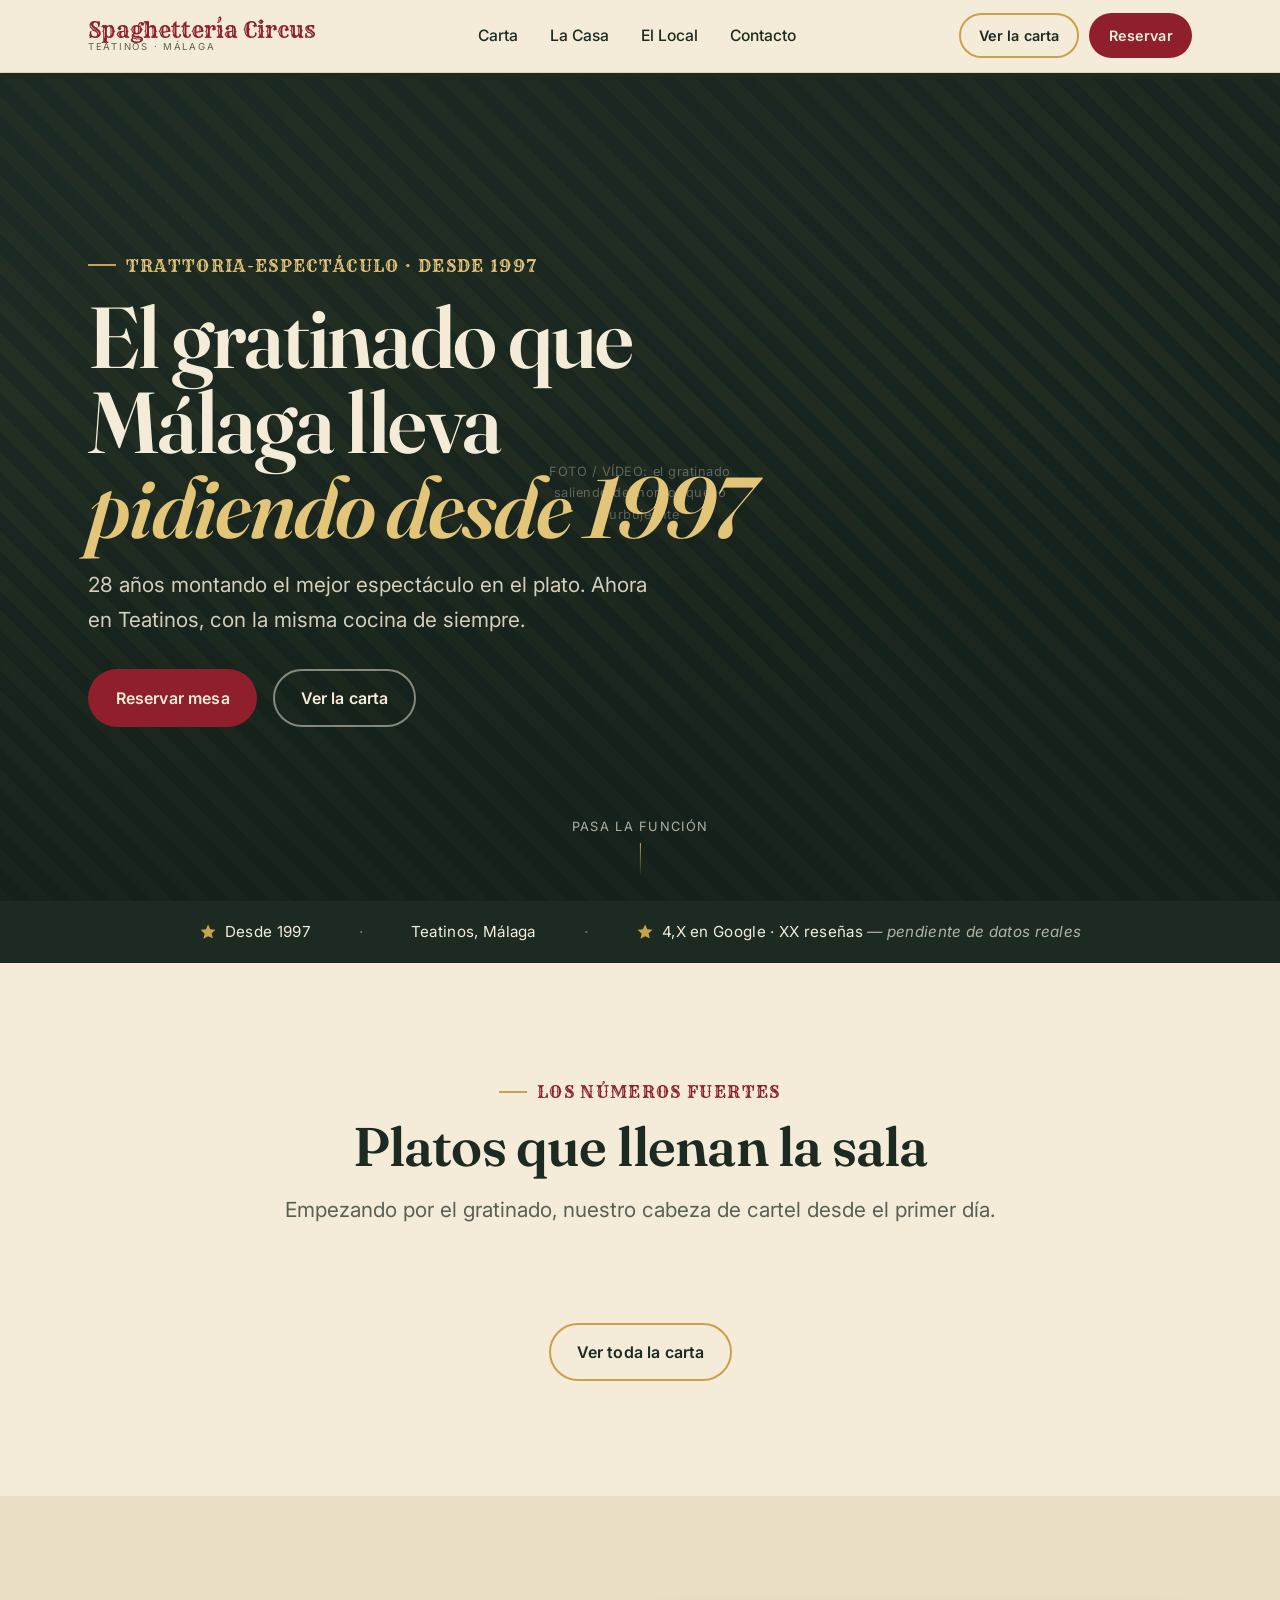
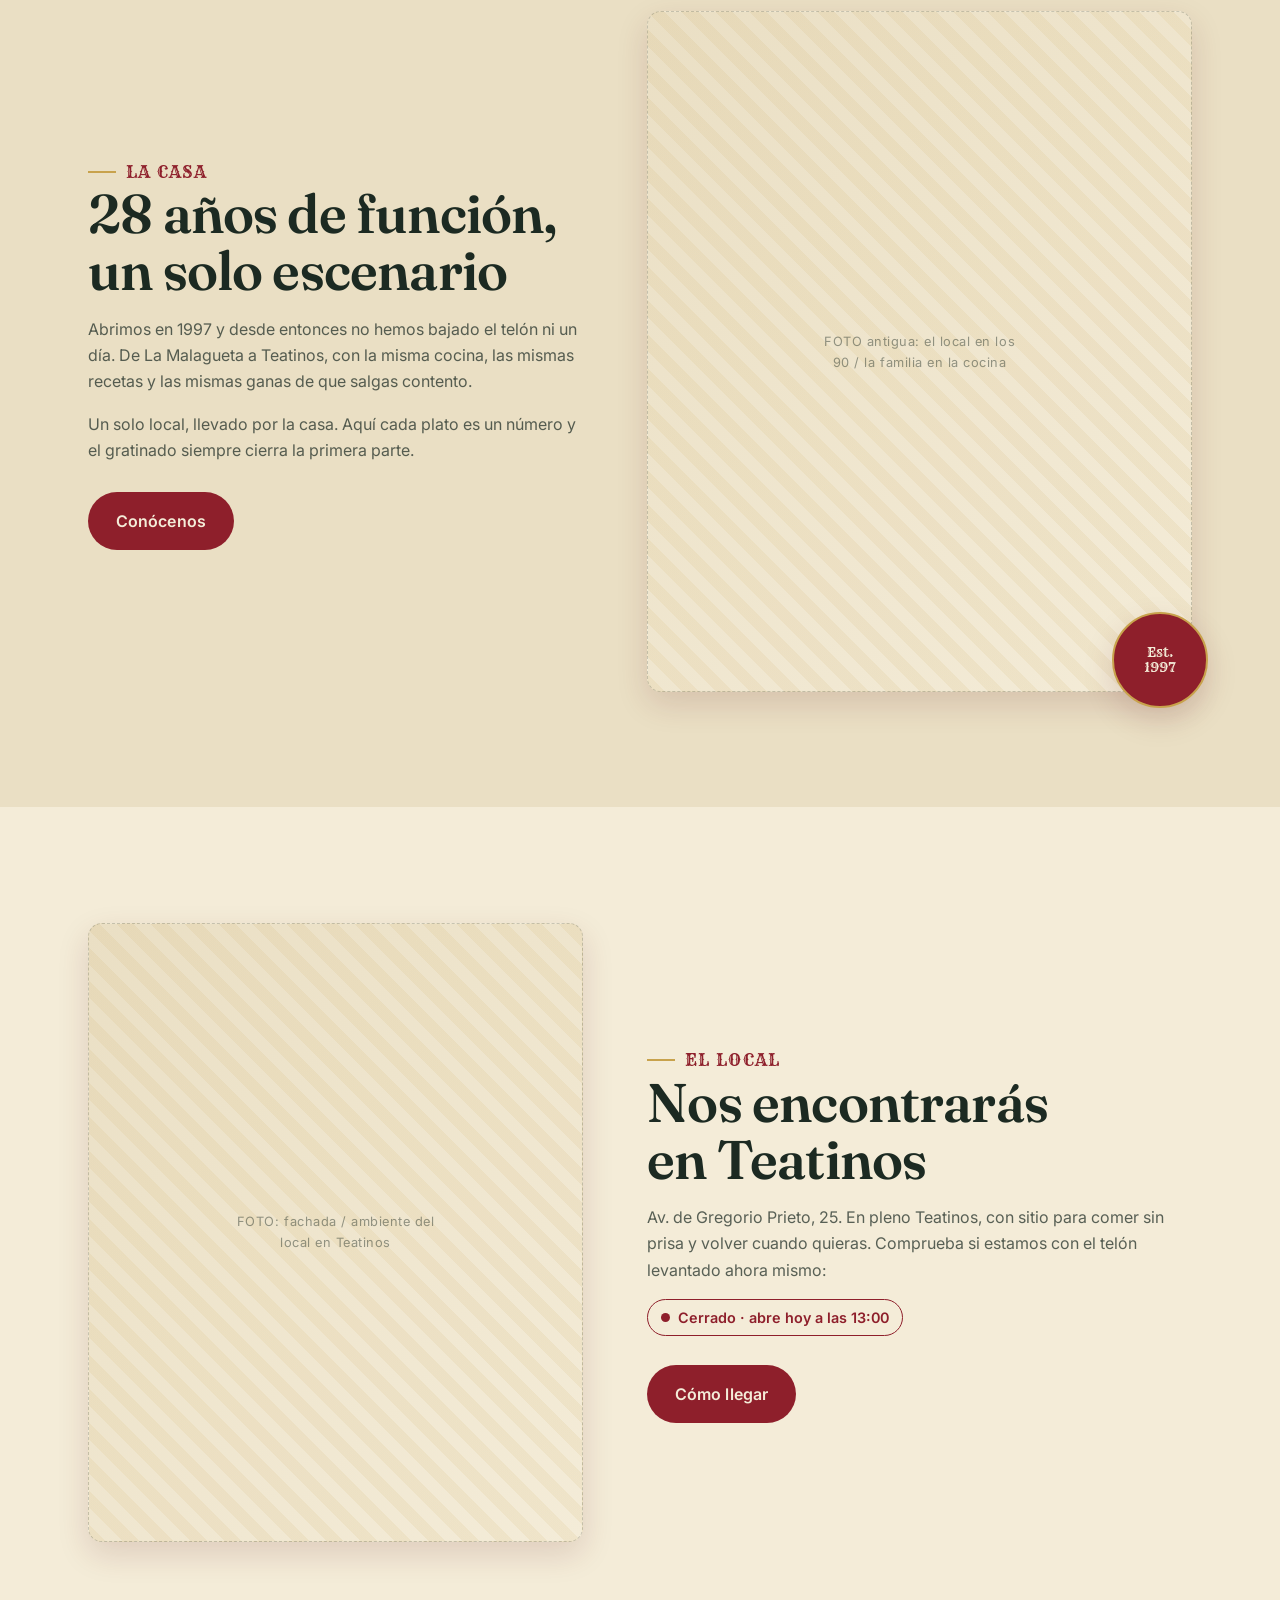
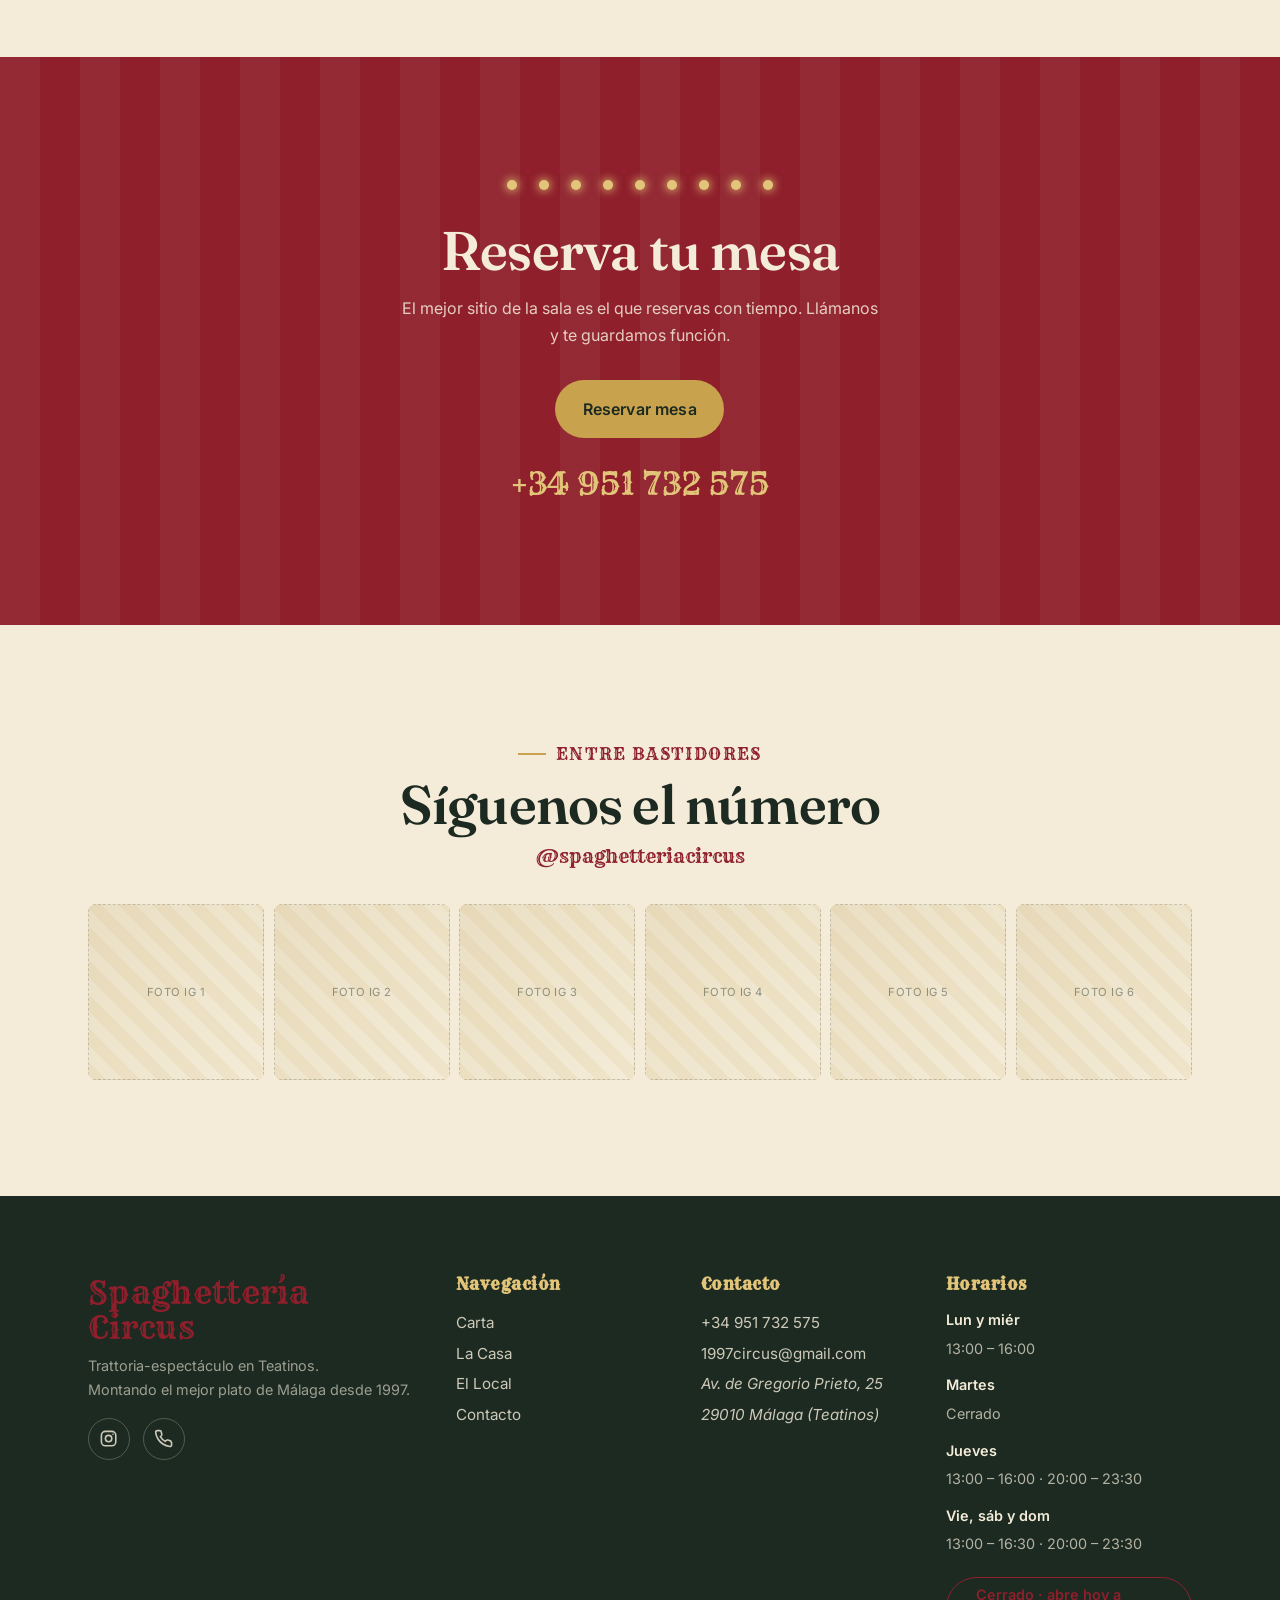
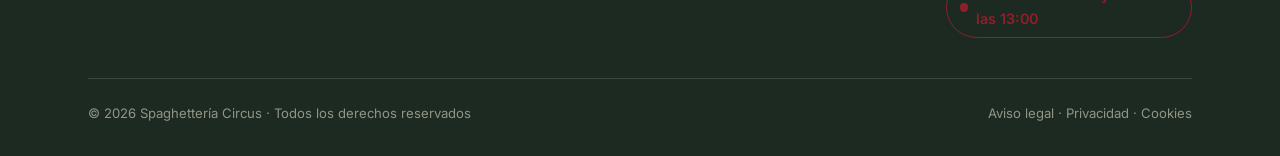
==== index.html @ 8bcadea5 "Add files via upload" ====
<!DOCTYPE html>
<html lang="es">
<head>
  <meta charset="UTF-8">
  <meta name="viewport" content="width=device-width, initial-scale=1.0">
  <title>Spaghettería Circus — Trattoria-espectáculo en Teatinos, Málaga · desde 1997</title>
  <meta name="description" content="El gratinado que Málaga lleva pidiendo desde 1997. Trattoria italiana en Teatinos: pasta fresca, horno y espectáculo en el plato. Reserva tu mesa.">

  <!-- Favicon -->
  <link rel="icon" type="image/svg+xml" href="favicon.svg">

  <!-- Google Fonts: Rye (display circo) + Fraunces (serif) + Inter (cuerpo) -->
  <link rel="preconnect" href="https://fonts.googleapis.com">
  <link rel="preconnect" href="https://fonts.gstatic.com" crossorigin>
  <link rel="stylesheet" href="https://fonts.googleapis.com/css2?family=Rye&family=Fraunces:ital,opsz,wght@0,9..144,400;0,9..144,600;1,9..144,500&family=Inter:wght@400;500;600;700&display=swap">

  <!-- Estilos (bump ?v= en cada subida a Hostinger) -->
  <link rel="stylesheet" href="styles.css?v=20260910">
</head>
<body>

  <!-- ===== TELÓN de apertura (solo Home; se desactiva tras 1ª visita) ===== -->
  <div class="telon" data-telon aria-hidden="true">
    <div class="telon-panel izq"></div>
    <div class="telon-logo">
      <span class="brand-word">Spaghettería Circus</span>
      <small>EST. 1997 · TEATINOS, MÁLAGA</small>
    </div>
    <div class="telon-panel der"></div>
  </div>

  <a class="skip-link" href="#main">Saltar al contenido</a>

  <!-- ===== HEADER / NAV (fijo) ===== -->
  <header class="site-header">
    <div class="wrap">
      <nav class="nav" data-nav aria-label="Principal">
        <a class="nav-brand" href="index.html">
          Spaghettería Circus
          <small>Teatinos · Málaga</small>
        </a>

        <div class="nav-links" id="nav-links">
          <a href="carta.html">Carta</a>
          <a href="la-casa.html">La Casa</a>
          <a href="el-local.html">El Local</a>
          <a href="contacto.html">Contacto</a>
        </div>

        <div class="nav-actions">
          <!-- Botón "Reservar": de momento va a contacto/teléfono -->
          <!-- // TODO: integrar sistema de reservas -->
          <a class="btn btn--secundario btn--sm" href="carta.html">Ver la carta</a>
          <a class="btn btn--primario btn--sm" href="contacto.html#reserva">Reservar</a>
          <button class="nav-toggle" data-nav-toggle aria-label="Abrir menú" aria-expanded="false" aria-controls="nav-links">
            <svg viewBox="0 0 24 24" fill="none" stroke="currentColor" stroke-width="2" aria-hidden="true">
              <path d="M3 6h18M3 12h18M3 18h18"/>
            </svg>
          </button>
        </div>
      </nav>
    </div>
  </header>

  <main id="main">

    <!-- ===== 1. HERO ===== -->
    <section class="hero">
      <div class="hero-media">
        <!-- FOTO/VÍDEO: gratinado saliendo del horno. Sustituir por:
             <img src="assets/img/hero-gratinado.webp" alt="Gratinado recién horneado" fetchpriority="high" loading="eager"> -->
        <div class="ph-img" role="img" aria-label="Foto del gratinado saliendo del horno">
          <span>FOTO / VÍDEO: el gratinado saliendo del horno, queso burbujeante</span>
        </div>
      </div>
      <div class="wrap">
        <div class="hero-inner">
          <span class="kicker">Trattoria-espectáculo · desde 1997</span>
          <h1>El gratinado que Málaga lleva <span class="acento">pidiendo desde 1997</span></h1>
          <p class="hero-lead">28 años montando el mejor espectáculo en el plato. Ahora en Teatinos, con la misma cocina de siempre.</p>
          <div class="btn-row">
            <a class="btn btn--primario" href="contacto.html#reserva">Reservar mesa</a>
            <a class="btn btn--fantasma" href="carta.html">Ver la carta</a>
          </div>
        </div>
      </div>
      <div class="hero-scroll" aria-hidden="true">
        <span>Pasa la función</span>
        <span class="line"></span>
      </div>
    </section>

    <!-- ===== 2. BARRA DE CONFIANZA ===== -->
    <div class="confianza">
      <div class="wrap">
        <span class="confianza-item">
          <svg class="ico ico--fill" viewBox="0 0 24 24" aria-hidden="true"><path d="M12 2l2.9 6.3 6.9.6-5.2 4.6 1.6 6.7L12 17.3 5.8 20.8l1.6-6.7L2.2 8.9l6.9-.6z"/></svg>
          Desde 1997
        </span>
        <span class="confianza-sep">·</span>
        <span class="confianza-item">Teatinos, Málaga</span>
        <span class="confianza-sep">·</span>
        <!-- PRUEBA SOCIAL: placeholder, pendiente de datos reales de Google -->
        <span class="confianza-item">
          <svg class="ico ico--fill" viewBox="0 0 24 24" aria-hidden="true"><path d="M12 2l2.9 6.3 6.9.6-5.2 4.6 1.6 6.7L12 17.3 5.8 20.8l1.6-6.7L2.2 8.9l6.9-.6z"/></svg>
          <span>4,X en Google · XX reseñas <em style="opacity:.7">— pendiente de datos reales</em></span>
        </span>
      </div>
    </div>

    <!-- ===== 3. PLATOS ESTRELLA ===== -->
    <section class="section" aria-labelledby="estrella-titulo">
      <div class="wrap">
        <div class="section-head center reveal">
          <span class="kicker">Los números fuertes</span>
          <h2 id="estrella-titulo">Platos que llenan la sala</h2>
          <p class="lead">Empezando por el gratinado, nuestro cabeza de cartel desde el primer día.</p>
        </div>
        <!-- Se rellena desde lib/manifest.js (data.stars). Contenido de respaldo abajo por si falla el JS -->
        <div class="platos-grid" data-stars>
          <noscript>
            <article class="plato-card"><div class="plato-body"><h3>El Gratinado</h3><p>Nuestro plato insignia desde 1997.</p></div></article>
          </noscript>
        </div>
        <div class="center" style="margin-top:2.5rem">
          <a class="btn btn--secundario" href="carta.html">Ver toda la carta</a>
        </div>
      </div>
    </section>

    <!-- ===== 4. LA HISTORIA (Desde 1997) ===== -->
    <section class="section bg-crema-2" aria-labelledby="historia-titulo">
      <div class="wrap">
        <div class="split split--reverse">
          <div class="split-media reveal">
            <!-- FOTO: foto antigua del local en La Malagueta / equipo en los 90 -->
            <div class="ph-img" role="img" aria-label="Foto antigua del restaurante">
              <span>FOTO antigua: el local en los 90 / la familia en la cocina</span>
            </div>
            <div class="sello">Est.<br>1997</div>
          </div>
          <div class="split-body reveal reveal-delay-1">
            <span class="kicker">La Casa</span>
            <h2 id="historia-titulo">28 años de función, un solo escenario</h2>
            <p>Abrimos en 1997 y desde entonces no hemos bajado el telón ni un día. De La Malagueta a Teatinos, con la misma cocina, las mismas recetas y las mismas ganas de que salgas contento.</p>
            <p>Un solo local, llevado por la casa. Aquí cada plato es un número y el gratinado siempre cierra la primera parte.</p>
            <a class="btn btn--primario" href="la-casa.html">Conócenos</a>
          </div>
        </div>
      </div>
    </section>

    <!-- ===== 5. EL LOCAL EN TEATINOS ===== -->
    <section class="section" aria-labelledby="local-titulo">
      <div class="wrap">
        <div class="split">
          <div class="split-media reveal">
            <!-- FOTO: fachada / ambiente del local en Teatinos -->
            <div class="ph-img" role="img" aria-label="Fachada del local en Teatinos">
              <span>FOTO: fachada / ambiente del local en Teatinos</span>
            </div>
          </div>
          <div class="split-body reveal reveal-delay-1">
            <span class="kicker">El Local</span>
            <h2 id="local-titulo">Nos encontrarás en Teatinos</h2>
            <p>Av. de Gregorio Prieto, 25. En pleno Teatinos, con sitio para comer sin prisa y volver cuando quieras. Comprueba si estamos con el telón levantado ahora mismo:</p>
            <p><span class="estado" data-estado><span class="punto"></span><span>Comprobando horario…</span></span></p>
            <a class="btn btn--primario" href="el-local.html">Cómo llegar</a>
          </div>
        </div>
      </div>
    </section>

    <!-- ===== 6. BANDA DE RESERVA ===== -->
    <section class="section banda-reserva" aria-labelledby="reserva-titulo">
      <div class="wrap">
        <!-- Marquesina de luces -->
        <div class="marquesina" aria-hidden="true">
          <span class="bombilla"></span><span class="bombilla"></span><span class="bombilla"></span>
          <span class="bombilla"></span><span class="bombilla"></span><span class="bombilla"></span>
          <span class="bombilla"></span><span class="bombilla"></span><span class="bombilla"></span>
        </div>
        <h2 id="reserva-titulo">Reserva tu mesa</h2>
        <p>El mejor sitio de la sala es el que reservas con tiempo. Llámanos y te guardamos función.</p>
        <!-- // TODO: integrar sistema de reservas — de momento enlaza a contacto/teléfono -->
        <a class="btn btn--primario" href="contacto.html#reserva">Reservar mesa</a>
        <a class="banda-tel" href="tel:+34951732575">+34 951 732 575</a>
      </div>
    </section>

    <!-- ===== 7. INSTAGRAM ===== -->
    <section class="section" aria-labelledby="ig-titulo">
      <div class="wrap">
        <div class="ig-head reveal">
          <span class="kicker">Entre bastidores</span>
          <h2 id="ig-titulo">Síguenos el número</h2>
          <a class="ig-handle" href="https://www.instagram.com/spaghetteriacircus/" target="_blank" rel="noopener">@spaghetteriacircus</a>
        </div>
        <!-- FEED REAL: sustituir estas celdas por el feed de Instagram cuando esté listo -->
        <div class="ig-grid reveal">
          <div class="ig-cell"><div class="ph-img"><span>FOTO IG 1</span></div></div>
          <div class="ig-cell"><div class="ph-img"><span>FOTO IG 2</span></div></div>
          <div class="ig-cell"><div class="ph-img"><span>FOTO IG 3</span></div></div>
          <div class="ig-cell"><div class="ph-img"><span>FOTO IG 4</span></div></div>
          <div class="ig-cell"><div class="ph-img"><span>FOTO IG 5</span></div></div>
          <div class="ig-cell"><div class="ph-img"><span>FOTO IG 6</span></div></div>
        </div>
      </div>
    </section>

  </main>

  <!-- ===== FOOTER (una sola vez) ===== -->
  <footer class="site-footer">
    <div class="wrap">
      <div class="footer-grid">
        <div class="footer-brand">
          <span class="brand-word">Spaghettería Circus</span>
          <p>Trattoria-espectáculo en Teatinos.<br>Montando el mejor plato de Málaga desde 1997.</p>
          <div class="footer-social">
            <a href="https://www.instagram.com/spaghetteriacircus/" target="_blank" rel="noopener" aria-label="Instagram">
              <svg class="ico" viewBox="0 0 24 24" aria-hidden="true"><rect x="3" y="3" width="18" height="18" rx="5"/><circle cx="12" cy="12" r="4"/><circle cx="17.5" cy="6.5" r="1" fill="currentColor" stroke="none"/></svg>
            </a>
            <a href="tel:+34951732575" aria-label="Llamar">
              <svg class="ico" viewBox="0 0 24 24" aria-hidden="true"><path d="M22 16.9v3a2 2 0 0 1-2.2 2 19.8 19.8 0 0 1-8.6-3.1 19.5 19.5 0 0 1-6-6 19.8 19.8 0 0 1-3.1-8.6A2 2 0 0 1 4.1 2h3a2 2 0 0 1 2 1.7c.1.9.3 1.8.6 2.6a2 2 0 0 1-.5 2.1L8 9.5a16 16 0 0 0 6 6l1.1-1.1a2 2 0 0 1 2.1-.5c.8.3 1.7.5 2.6.6a2 2 0 0 1 1.7 2z"/></svg>
            </a>
          </div>
        </div>

        <div class="footer-col">
          <h4>Navegación</h4>
          <ul>
            <li><a href="carta.html">Carta</a></li>
            <li><a href="la-casa.html">La Casa</a></li>
            <li><a href="el-local.html">El Local</a></li>
            <li><a href="contacto.html">Contacto</a></li>
          </ul>
        </div>

        <div class="footer-col">
          <h4>Contacto</h4>
          <ul>
            <li><a href="tel:+34951732575">+34 951 732 575</a></li>
            <li><a href="mailto:1997circus@gmail.com">1997circus@gmail.com</a></li>
            <li><address>Av. de Gregorio Prieto, 25<br>29010 Málaga (Teatinos)</address></li>
          </ul>
        </div>

        <div class="footer-col">
          <h4>Horarios</h4>
          <dl class="footer-horario">
            <dt>Lun y miér</dt><dd>13:00 – 16:00</dd>
            <dt>Martes</dt><dd>Cerrado</dd>
            <dt>Jueves</dt><dd>13:00 – 16:00 · 20:00 – 23:30</dd>
            <dt>Vie, sáb y dom</dt><dd>13:00 – 16:30 · 20:00 – 23:30</dd>
          </dl>
          <p style="margin-top:.8rem"><span class="estado" data-estado><span class="punto"></span><span>Comprobando…</span></span></p>
        </div>
      </div>

      <div class="footer-bottom">
        <span>© <span id="year">2026</span> Spaghettería Circus · Todos los derechos reservados</span>
        <span><a href="#">Aviso legal</a> · <a href="#">Privacidad</a> · <a href="#">Cookies</a></span>
      </div>
    </div>
  </footer>

  <!-- ===== BOTÓN FLOTANTE (móvil): llamar + WhatsApp ===== -->
  <div class="fab" aria-label="Contacto rápido">
    <a class="fab-wa" href="https://wa.me/34951732575" target="_blank" rel="noopener" aria-label="WhatsApp">
      <svg viewBox="0 0 24 24" fill="currentColor" aria-hidden="true"><path d="M20 4a10 10 0 0 0-15.6 12L3 21l5.2-1.4A10 10 0 1 0 20 4zm-8 15.5a7.5 7.5 0 0 1-3.8-1l-.3-.2-2.8.7.7-2.7-.2-.3a7.5 7.5 0 1 1 6.4 3.5zm4.1-5.6c-.2-.1-1.3-.7-1.5-.8s-.4-.1-.5.1-.6.8-.7.9-.3.2-.5 0a6.1 6.1 0 0 1-1.8-1.1 6.7 6.7 0 0 1-1.2-1.5c-.1-.2 0-.4.1-.5l.4-.4.2-.4v-.4l-.7-1.6c-.2-.5-.4-.4-.5-.4h-.5a1 1 0 0 0-.7.3 2.8 2.8 0 0 0-.9 2.1 4.9 4.9 0 0 0 1 2.6 11.2 11.2 0 0 0 4.3 3.8c2 .8 2 .5 2.4.5a2.5 2.5 0 0 0 1.6-1.2 2 2 0 0 0 .1-1.2c0-.1-.2-.2-.4-.3z"/></svg>
    </a>
    <a class="fab-tel" href="tel:+34951732575" aria-label="Llamar">
      <svg viewBox="0 0 24 24" fill="currentColor" aria-hidden="true"><path d="M22 16.9v3a2 2 0 0 1-2.2 2 19.8 19.8 0 0 1-8.6-3.1 19.5 19.5 0 0 1-6-6 19.8 19.8 0 0 1-3.1-8.6A2 2 0 0 1 4.1 2h3a2 2 0 0 1 2 1.7c.1.9.3 1.8.6 2.6a2 2 0 0 1-.5 2.1L8 9.5a16 16 0 0 0 6 6l1.1-1.1a2 2 0 0 1 2.1-.5c.8.3 1.7.5 2.6.6a2 2 0 0 1 1.7 2z"/></svg>
    </a>
  </div>

  <!-- ===== Scripts (orden importa; todos con defer) ===== -->
  <script defer src="lib/gsap.min.js"></script>
  <script defer src="lib/ScrollTrigger.min.js"></script>
  <script defer src="lib/manifest.js"></script>
  <script defer src="main.js?v=20260910"></script>
  <script>document.getElementById("year").textContent = new Date().getFullYear();</script>
</body>
</html>
---- styles.css ----
/* =============================================================
   SPAGHETTERÍA CIRCUS — Hoja de estilos
   Trattoria-espectáculo · Teatinos, Málaga · desde 1997
   -------------------------------------------------------------
   Índice:
   1. Tokens (colores, tipografía, espaciados)
   2. Reset & base
   3. Utilidades
   4. Tipografía
   5. Componentes (botones, cartel, marquesina, iconos, chips)
   6. Header / Nav
   7. Secciones Home (hero, confianza, estrellas, historia, local,
      banda reserva, instagram)
   8. Footer + botón flotante
   9. Páginas internas (carta, la casa, el local, contacto)
   10. Efectos (telón, reveals, keyframes)
   11. Responsive
   12. Reduced-motion (solo efectos intrusivos)
   ============================================================= */

/* =============================================================
   1. TOKENS
   ============================================================= */
:root {
  /* Paleta — teatro cálido */
  --granate: #8E1F2B;
  --granate-hondo: #5E1119;
  --oro: #C8A24C;
  --oro-claro: #E3C579;
  --crema: #F4ECD8;
  --crema-2: #EADFC4;
  --tinta: #1C2A22;         /* verde casi negro — anclaje de texto */
  --tinta-70: rgba(28, 42, 34, .72);
  --tinta-45: rgba(28, 42, 34, .45);

  /* Roles semánticos */
  --bg: var(--crema);
  --text: var(--tinta);
  --accent: var(--oro);
  --primary: var(--granate);

  /* Tipografía */
  --display: "Rye", "Georgia", serif;                 /* marca / kickers de feria */
  --serif: "Fraunces", "Georgia", "Times New Roman", serif; /* titulares */
  --sans: "Inter", system-ui, -apple-system, "Segoe UI", Roboto, sans-serif; /* cuerpo */

  /* Escala de espaciado */
  --space-1: .5rem;
  --space-2: .75rem;
  --space-3: 1.25rem;
  --space-4: 2rem;
  --space-5: 3rem;
  --space-6: 4.5rem;
  --space-7: 6rem;
  --space-8: 8rem;

  /* Layout */
  --wrap: 1200px;
  --gutter: clamp(1.25rem, 5vw, 3rem);
  --radius: 14px;
  --radius-sm: 8px;

  /* Sombras cálidas */
  --shadow-sm: 0 2px 10px rgba(94, 17, 25, .08);
  --shadow-md: 0 12px 32px rgba(94, 17, 25, .14);
  --shadow-lg: 0 24px 60px rgba(94, 17, 25, .22);

  /* Easings */
  --ease-out: cubic-bezier(0.16, 1, 0.3, 1);
  --ease-soft: cubic-bezier(0.25, 0.46, 0.45, 0.94);
  --ease-bounce: cubic-bezier(0.34, 1.56, 0.64, 1);

  --nav-h: 72px;
}

/* Transición entre páginas (View Transitions API, sin librería) */
@view-transition { navigation: auto; }

/* =============================================================
   2. RESET & BASE
   ============================================================= */
*, *::before, *::after { box-sizing: border-box; margin: 0; }
html {
  -webkit-text-size-adjust: 100%;
  tab-size: 2;
  overflow-x: clip;
  scroll-behavior: smooth;
}
body {
  font-family: var(--sans);
  font-size: 16px;
  line-height: 1.65;
  color: var(--text);
  background: var(--bg);
  -webkit-font-smoothing: antialiased;
  text-rendering: optimizeLegibility;
  overflow-x: clip;
  overscroll-behavior-y: none;
}
img, svg, video { display: block; max-width: 100%; }
img { height: auto; }
button { font: inherit; color: inherit; cursor: pointer; border: 0; background: none; }
a { color: inherit; text-decoration: none; }
p { text-wrap: pretty; }
h1, h2, h3, h4 { text-wrap: balance; line-height: 1.05; }
ul { list-style: none; padding: 0; }
::selection { background: var(--granate); color: var(--crema); }

:focus-visible {
  outline: 2px solid var(--granate);
  outline-offset: 3px;
  border-radius: 4px;
}

/* =============================================================
   3. UTILIDADES
   ============================================================= */
.wrap {
  width: 100%;
  max-width: var(--wrap);
  margin-inline: auto;
  padding-inline: var(--gutter);
}
.wrap--narrow { max-width: 820px; }
.section { padding-block: clamp(3.5rem, 9vw, var(--space-8)); }
.section--tight { padding-block: clamp(2.5rem, 6vw, var(--space-6)); }

.sr-only {
  position: absolute; width: 1px; height: 1px;
  padding: 0; margin: -1px; overflow: hidden;
  clip: rect(0, 0, 0, 0); white-space: nowrap; border: 0;
}
.skip-link {
  position: fixed; top: -100px; left: 1rem;
  padding: .6rem 1rem; background: var(--granate); color: var(--crema);
  z-index: 9999; border-radius: var(--radius-sm); font-weight: 600;
  transition: top .2s var(--ease-out);
}
.skip-link:focus { top: 1rem; }

.center { text-align: center; }
.bg-crema-2 { background: var(--crema-2); }

/* =============================================================
   4. TIPOGRAFÍA
   ============================================================= */
.kicker {
  font-family: var(--display);
  font-size: clamp(.85rem, 2.4vw, 1.05rem);
  letter-spacing: .08em;
  color: var(--granate);
  text-transform: uppercase;
  display: inline-flex;
  align-items: center;
  gap: .6rem;
}
.kicker::before, .kicker--flanked::after {
  content: "";
  width: 28px; height: 2px;
  background: var(--oro);
  display: inline-block;
}
.kicker--flanked { }
.kicker--flanked::after { content: ""; }

h1, .h1 {
  font-family: var(--serif);
  font-weight: 600;
  font-size: clamp(2.6rem, 7vw, 5.4rem);
  line-height: 0.98;
  letter-spacing: -0.02em;
}
h2, .h2 {
  font-family: var(--serif);
  font-weight: 600;
  font-size: clamp(2rem, 4.8vw, 3.4rem);
  letter-spacing: -0.015em;
}
h3, .h3 {
  font-family: var(--serif);
  font-weight: 600;
  font-size: clamp(1.3rem, 2.6vw, 1.7rem);
}
.lead {
  font-size: clamp(1.05rem, 2vw, 1.3rem);
  color: var(--tinta-70);
  max-width: 60ch;
}
.eyebrow-num {
  font-family: var(--display);
  color: var(--oro);
  font-size: 1.1rem;
}

/* Marca escrita (logo tipográfico) */
.brand-word {
  font-family: var(--display);
  color: var(--granate);
  line-height: 1;
  letter-spacing: .01em;
}

/* =============================================================
   5. COMPONENTES
   ============================================================= */

/* --- Botones --- */
.btn {
  --btn-bg: var(--granate);
  --btn-fg: var(--crema);
  display: inline-flex;
  align-items: center;
  justify-content: center;
  gap: .55rem;
  min-height: 48px;              /* target táctil cómodo */
  padding: .85rem 1.6rem;
  font-family: var(--sans);
  font-weight: 600;
  font-size: 1rem;
  letter-spacing: .01em;
  border-radius: 999px;
  background: var(--btn-bg);
  color: var(--btn-fg);
  border: 2px solid transparent;
  transition: transform .3s var(--ease-out), background .3s var(--ease-out),
              box-shadow .3s var(--ease-out), color .3s var(--ease-out);
  will-change: transform;
}
.btn:hover { transform: translateY(-2px); box-shadow: var(--shadow-md); }
.btn:active { transform: translateY(0); }

.btn--primario { --btn-bg: var(--granate); --btn-fg: var(--crema); }
.btn--primario:hover { background: var(--granate-hondo); }

.btn--secundario {
  background: transparent;
  color: var(--tinta);
  border-color: var(--oro);
}
.btn--secundario:hover { background: var(--oro); color: var(--tinta); }

.btn--fantasma {
  background: transparent;
  color: var(--crema);
  border-color: rgba(244, 236, 216, .5);
}
.btn--fantasma:hover { background: rgba(244, 236, 216, .12); border-color: var(--crema); }

.btn--sm { min-height: 40px; padding: .55rem 1.1rem; font-size: .9rem; }
.btn-row { display: flex; flex-wrap: wrap; gap: 1rem; }

/* --- Iconos SVG de marca (inline, currentColor) --- */
.ico { width: 1.2em; height: 1.2em; display: inline-block; vertical-align: -0.15em; fill: none; stroke: currentColor; stroke-width: 2; }
.ico--fill { fill: currentColor; stroke: none; }

/* --- Chip "Est. 1997" / etiquetas --- */
.chip {
  display: inline-flex; align-items: center; gap: .4rem;
  font-family: var(--display);
  font-size: .8rem;
  letter-spacing: .05em;
  padding: .35rem .8rem;
  border: 1.5px solid var(--oro);
  border-radius: 999px;
  color: var(--granate);
}

/* --- Marco de cartel (borde doble con esquinas de oro) --- */
.cartel {
  position: relative;
  background: var(--crema);
  border: 1px solid rgba(200, 162, 76, .5);
  border-radius: var(--radius);
  padding: var(--space-4);
}
.cartel::before {
  content: "";
  position: absolute; inset: 8px;
  border: 1px solid rgba(200, 162, 76, .35);
  border-radius: calc(var(--radius) - 6px);
  pointer-events: none;
}

/* --- Marquesina de luces (bombillas parpadeando) --- */
.marquesina {
  display: flex;
  justify-content: center;
  gap: clamp(10px, 2.5vw, 22px);
  padding: .5rem 0;
}
.marquesina .bombilla {
  width: 10px; height: 10px;
  border-radius: 50%;
  background: var(--oro-claro);
  box-shadow: 0 0 8px 2px rgba(227, 197, 121, .7);
  animation: parpadeo 1.6s infinite var(--ease-soft);
}
.marquesina .bombilla:nth-child(odd) { animation-delay: .8s; }
.marquesina .bombilla:nth-child(3n) { animation-delay: .4s; }

/* --- Barra de confianza --- */
.confianza {
  background: var(--tinta);
  color: var(--crema);
}
.confianza .wrap {
  display: flex;
  flex-wrap: wrap;
  align-items: center;
  justify-content: center;
  gap: clamp(1rem, 4vw, 3rem);
  padding-block: 1.1rem;
  text-align: center;
}
.confianza-item {
  display: inline-flex;
  align-items: center;
  gap: .5rem;
  font-size: .95rem;
  letter-spacing: .02em;
}
.confianza-item .ico { color: var(--oro); }
.confianza-sep { color: var(--oro); opacity: .6; }

/* --- Widget Abierto/Cerrado --- */
.estado {
  display: inline-flex;
  align-items: center;
  gap: .5rem;
  font-weight: 600;
  font-size: .9rem;
  padding: .35rem .8rem;
  border-radius: 999px;
  border: 1.5px solid currentColor;
}
.estado .punto {
  width: 9px; height: 9px; border-radius: 50%;
  background: currentColor;
  animation: pulso 2s infinite var(--ease-soft);
}
.estado.is-abierto { color: #3f8f4f; }
.estado.is-cerrado { color: var(--granate); }

/* --- Tarjeta de plato (hover zoom + precio) --- */
.plato-card {
  position: relative;
  border-radius: var(--radius);
  overflow: hidden;
  background: var(--crema);
  box-shadow: var(--shadow-sm);
  transition: transform .4s var(--ease-out), box-shadow .4s var(--ease-out);
}
.plato-card:hover { transform: translateY(-6px); box-shadow: var(--shadow-lg); }
.plato-media {
  position: relative;
  aspect-ratio: 4 / 3;
  overflow: hidden;
}
.plato-media img,
.plato-media .ph-img { transition: transform .6s var(--ease-out); }
.plato-card:hover .plato-media img,
.plato-card:hover .plato-media .ph-img { transform: scale(1.06); }
.plato-badge {
  position: absolute; top: .8rem; left: .8rem;
  background: var(--granate); color: var(--crema);
  font-family: var(--display); font-size: .75rem;
  padding: .3rem .7rem; border-radius: 999px;
  letter-spacing: .04em;
}
.plato-precio {
  position: absolute; bottom: .8rem; right: .8rem;
  background: var(--oro); color: var(--tinta);
  font-weight: 700; font-size: 1rem;
  padding: .35rem .75rem; border-radius: 999px;
  transform: translateY(12px);
  opacity: 0;
  transition: transform .4s var(--ease-out), opacity .4s var(--ease-out);
}
.plato-card:hover .plato-precio { transform: translateY(0); opacity: 1; }
.plato-body { padding: 1.2rem 1.3rem 1.5rem; }
.plato-body h3 { margin-bottom: .3rem; }
.plato-body p { color: var(--tinta-70); font-size: .95rem; }

/* --- Placeholder de imagen (mientras no hay fotos reales) --- */
.ph-img {
  width: 100%; height: 100%;
  display: grid; place-items: center;
  text-align: center;
  padding: 1.5rem;
  background:
    repeating-linear-gradient(45deg, rgba(200,162,76,.10) 0 12px, transparent 12px 24px),
    linear-gradient(135deg, var(--crema-2), var(--crema));
  color: var(--tinta-45);
  font-family: var(--sans);
  font-size: .8rem;
  letter-spacing: .04em;
  border: 1px dashed rgba(28, 42, 34, .2);
}
.ph-img span { max-width: 26ch; }
.ph-img .ph-ico { font-size: 1.6rem; margin-bottom: .4rem; opacity: .5; }

/* =============================================================
   6. HEADER / NAV
   ============================================================= */
.site-header {
  position: sticky;
  top: 0;
  z-index: 100;
  background: rgba(244, 236, 216, .92);
  backdrop-filter: blur(10px);
  -webkit-backdrop-filter: blur(10px);
  border-bottom: 1px solid rgba(200, 162, 76, .35);
  transition: box-shadow .3s var(--ease-out);
}
.site-header.is-scrolled { box-shadow: var(--shadow-sm); }
.nav {
  display: flex;
  align-items: center;
  justify-content: space-between;
  gap: 1rem;
  min-height: var(--nav-h);
}
.nav-brand {
  font-family: var(--display);
  color: var(--granate);
  font-size: 1.35rem;
  line-height: 1;
  white-space: nowrap;
}
.nav-brand small {
  display: block;
  font-family: var(--sans);
  font-size: .6rem;
  letter-spacing: .18em;
  color: var(--tinta-70);
  text-transform: uppercase;
}
.nav-links {
  display: flex;
  align-items: center;
  gap: clamp(1rem, 2.5vw, 2rem);
}
.nav-links a {
  font-weight: 500;
  font-size: .98rem;
  position: relative;
  padding: .3rem 0;
}
.nav-links a::after {
  content: ""; position: absolute; left: 0; bottom: 0;
  width: 0; height: 2px; background: var(--oro);
  transition: width .3s var(--ease-out);
}
.nav-links a:hover::after,
.nav-links a[aria-current="page"]::after { width: 100%; }
.nav-links a[aria-current="page"] { color: var(--granate); }

.nav-actions { display: flex; align-items: center; gap: .6rem; }

/* Botón hamburguesa (móvil) */
.nav-toggle {
  display: none;
  width: 46px; height: 46px;
  align-items: center; justify-content: center;
  border-radius: var(--radius-sm);
}
.nav-toggle svg { width: 26px; height: 26px; }

/* =============================================================
   7. SECCIONES HOME
   ============================================================= */

/* --- HERO --- */
.hero {
  position: relative;
  min-height: calc(100svh - var(--nav-h));
  display: grid;
  align-items: center;
  overflow: hidden;
  background: var(--tinta);
  color: var(--crema);
}
.hero-media {
  position: absolute; inset: 0;
  z-index: 0;
}
.hero-media .ph-img {
  height: 100%;
  border: none;
  color: rgba(244, 236, 216, .55);
  background:
    repeating-linear-gradient(45deg, rgba(200,162,76,.08) 0 14px, transparent 14px 28px),
    linear-gradient(160deg, #24352b, #16211b 70%);
}
.hero-media::after {
  content: "";
  position: absolute; inset: 0;
  background: linear-gradient(180deg, rgba(20,33,27,.55), rgba(20,33,27,.35) 40%, rgba(20,33,27,.8));
}
.hero-inner {
  position: relative;
  z-index: 2;
  padding-block: clamp(3rem, 10vh, 7rem);
  max-width: 46rem;
}
.hero .kicker { color: var(--oro-claro); }
.hero .kicker::before { background: var(--oro); }
.hero h1 {
  margin: 1rem 0 1.2rem;
  color: var(--crema);
}
.hero h1 .acento { color: var(--oro-claro); font-style: italic; }
.hero-lead {
  color: rgba(244, 236, 216, .85);
  font-size: clamp(1.05rem, 2vw, 1.3rem);
  max-width: 44ch;
  margin-bottom: 2rem;
}
.hero .btn-row { margin-top: .5rem; }
.hero-scroll {
  position: absolute;
  bottom: 1.5rem; left: 50%;
  transform: translateX(-50%);
  z-index: 2;
  color: rgba(244, 236, 216, .7);
  font-size: .8rem;
  letter-spacing: .1em;
  text-transform: uppercase;
  display: flex; flex-direction: column; align-items: center; gap: .4rem;
}
.hero-scroll .line {
  width: 1px; height: 34px;
  background: linear-gradient(var(--oro), transparent);
  animation: scrollHint 2s infinite var(--ease-soft);
}

/* --- Sección genérica con encabezado --- */
.section-head {
  display: flex;
  flex-direction: column;
  gap: .8rem;
  margin-bottom: clamp(2rem, 5vw, 3.5rem);
}
.section-head.center { align-items: center; text-align: center; }
.section-head p.lead { margin-top: .3rem; }

/* --- Platos estrella (grid) --- */
.platos-grid {
  display: grid;
  grid-template-columns: 1fr;
  gap: clamp(1.2rem, 3vw, 2rem);
}

/* --- La historia (bloque 2 columnas) --- */
.split {
  display: grid;
  grid-template-columns: 1fr;
  gap: clamp(2rem, 5vw, 4rem);
  align-items: center;
}
.split-media .ph-img,
.split-media img {
  border-radius: var(--radius);
  aspect-ratio: 4 / 5;
  box-shadow: var(--shadow-md);
}
.split-media { position: relative; }
.split-media .sello {
  position: absolute;
  bottom: -1rem; right: -1rem;
  width: 96px; height: 96px;
  background: var(--granate);
  color: var(--crema);
  border-radius: 50%;
  display: grid; place-items: center; text-align: center;
  font-family: var(--display);
  font-size: .8rem; line-height: 1.2;
  box-shadow: var(--shadow-md);
  border: 2px solid var(--oro);
}
.split-body h2 { margin-bottom: 1rem; }
.split-body p { color: var(--tinta-70); margin-bottom: 1rem; }
.split-body .btn { margin-top: .8rem; }

/* --- Banda de reserva (ancha, potente) --- */
.banda-reserva {
  position: relative;
  background: var(--granate);
  color: var(--crema);
  overflow: hidden;
  text-align: center;
}
.banda-reserva::before {
  /* textura sutil de rayas de carpa */
  content: "";
  position: absolute; inset: 0;
  background: repeating-linear-gradient(90deg, rgba(244,236,216,.05) 0 40px, transparent 40px 80px);
  pointer-events: none;
}
.banda-reserva .wrap { position: relative; z-index: 2; }
.banda-reserva .marquesina { margin-bottom: 1.5rem; }
.banda-reserva h2 { color: var(--crema); margin-bottom: 1rem; }
.banda-reserva p { color: rgba(244, 236, 216, .85); max-width: 48ch; margin: 0 auto 2rem; }
.banda-reserva .btn--primario { background: var(--oro); color: var(--tinta); }
.banda-reserva .btn--primario:hover { background: var(--oro-claro); }
.banda-tel {
  display: block;
  margin-top: 1.2rem;
  font-family: var(--display);
  font-size: clamp(1.3rem, 4vw, 2rem);
  color: var(--oro-claro);
}

/* --- Instagram (grid placeholder) --- */
.ig-grid {
  display: grid;
  grid-template-columns: repeat(2, 1fr);
  gap: .6rem;
}
.ig-cell {
  aspect-ratio: 1;
  border-radius: var(--radius-sm);
  overflow: hidden;
}
.ig-cell .ph-img { font-size: .7rem; }
.ig-head { display: flex; flex-direction: column; align-items: center; gap: .5rem; text-align: center; margin-bottom: 2rem; }
.ig-handle { font-family: var(--display); color: var(--granate); font-size: 1.2rem; }

/* =============================================================
   8. FOOTER + BOTÓN FLOTANTE
   ============================================================= */
.site-footer {
  background: var(--tinta);
  color: rgba(244, 236, 216, .82);
  padding-block: clamp(3rem, 7vw, 5rem) 2rem;
}
.footer-grid {
  display: grid;
  grid-template-columns: 1fr;
  gap: 2.5rem;
  margin-bottom: 2.5rem;
}
.footer-brand .brand-word { font-size: 2rem; }
.footer-brand p { margin-top: .5rem; font-size: .9rem; color: rgba(244,236,216,.6); }
.footer-col h4 {
  font-family: var(--display);
  color: var(--oro-claro);
  font-size: 1rem;
  margin-bottom: 1rem;
  letter-spacing: .03em;
}
.footer-col a, .footer-col li { font-size: .95rem; line-height: 2; }
.footer-col a:hover { color: var(--oro-claro); }
.footer-horario { display: grid; gap: .3rem; font-size: .9rem; }
.footer-horario dt { color: var(--crema); font-weight: 600; }
.footer-horario dd { color: rgba(244,236,216,.7); margin-bottom: .5rem; }
.footer-social { display: flex; gap: .8rem; margin-top: 1rem; }
.footer-social a {
  width: 42px; height: 42px;
  display: grid; place-items: center;
  border: 1px solid rgba(244,236,216,.25);
  border-radius: 50%;
  transition: all .3s var(--ease-out);
}
.footer-social a:hover { background: var(--oro); color: var(--tinta); border-color: var(--oro); }
.footer-bottom {
  border-top: 1px solid rgba(244,236,216,.15);
  padding-top: 1.5rem;
  display: flex; flex-wrap: wrap; justify-content: space-between; gap: 1rem;
  font-size: .82rem; color: rgba(244,236,216,.55);
}
.footer-bottom a:hover { color: var(--oro-claro); }

/* Botón flotante llamar/WhatsApp (móvil) */
.fab {
  position: fixed;
  right: 1rem; bottom: 1rem;
  z-index: 90;
  display: none;
  flex-direction: column;
  gap: .6rem;
}
.fab a {
  width: 56px; height: 56px;
  display: grid; place-items: center;
  border-radius: 50%;
  color: #fff;
  box-shadow: var(--shadow-md);
  transition: transform .3s var(--ease-out);
}
.fab a:hover { transform: scale(1.08); }
.fab .fab-tel { background: var(--granate); }
.fab .fab-wa { background: #25D366; }
.fab svg { width: 26px; height: 26px; }

/* =============================================================
   9. PÁGINAS INTERNAS
   ============================================================= */

/* --- Encabezado de página interna --- */
.page-hero {
  background: var(--tinta);
  color: var(--crema);
  padding-block: clamp(3rem, 8vw, 5.5rem) clamp(2.5rem, 6vw, 4rem);
  text-align: center;
  position: relative;
  overflow: hidden;
}
.page-hero::before {
  content: "";
  position: absolute; inset: 0;
  background: repeating-linear-gradient(90deg, rgba(244,236,216,.04) 0 40px, transparent 40px 80px);
}
.page-hero .wrap { position: relative; z-index: 2; }
.page-hero .kicker { color: var(--oro-claro); }
.page-hero .kicker::before { background: var(--oro); }
.page-hero h1 { color: var(--crema); margin: .8rem 0; }
.page-hero p { color: rgba(244,236,216,.82); max-width: 52ch; margin-inline: auto; }

/* --- CARTA (actos + acordeón) --- */
.acto { margin-bottom: clamp(2rem, 5vw, 3.5rem); }
.acto-head {
  display: flex;
  align-items: baseline;
  gap: 1rem;
  border-bottom: 2px solid var(--oro);
  padding-bottom: .8rem;
  margin-bottom: 1.5rem;
}
.acto-head .acto-num {
  font-family: var(--display);
  color: var(--oro);
  font-size: clamp(1.5rem, 4vw, 2.2rem);
}
.acto-head h2 { color: var(--granate); }
.acto-head .acto-sub { color: var(--tinta-70); font-size: .95rem; margin-left: auto; text-align: right; }

.acto-toggle {
  width: 100%;
  display: flex; align-items: center; justify-content: space-between;
  gap: 1rem;
}
.acto-toggle .chevron { transition: transform .3s var(--ease-out); color: var(--granate); }

.menu-list { display: grid; gap: 1.1rem; }
.menu-item {
  display: grid;
  grid-template-columns: 1fr auto;
  gap: .3rem 1rem;
  align-items: baseline;
  padding-bottom: 1rem;
  border-bottom: 1px dotted rgba(28,42,34,.2);
}
.menu-item.has-photo { grid-template-columns: 88px 1fr auto; align-items: center; }
.menu-item .menu-photo {
  width: 88px; aspect-ratio: 1;
  border-radius: var(--radius-sm);
  overflow: hidden;
}
.menu-item .menu-photo .ph-img { font-size: .6rem; padding: .5rem; }
.menu-item h3 {
  font-family: var(--serif);
  font-size: 1.15rem;
  display: flex; align-items: center; gap: .5rem;
}
.menu-item .star-mark { color: var(--oro); font-size: .9rem; }
.menu-item .menu-desc { color: var(--tinta-70); font-size: .92rem; grid-column: 1 / -2; }
.menu-item.has-photo .menu-desc { grid-column: 2 / 3; }
.menu-item .menu-price {
  font-family: var(--serif);
  font-weight: 600;
  color: var(--granate);
  font-size: 1.15rem;
  white-space: nowrap;
}
.carta-note {
  text-align: center;
  color: var(--tinta-70);
  font-size: .9rem;
  margin-top: 2rem;
}
.carta-actions { display: flex; justify-content: center; gap: 1rem; flex-wrap: wrap; margin-top: 1.5rem; }

/* --- EL LOCAL (info + mapa) --- */
.info-grid {
  display: grid;
  grid-template-columns: 1fr;
  gap: 2rem;
}
.info-card { padding: var(--space-4); }
.info-card h3 { color: var(--granate); margin-bottom: .8rem; display: flex; align-items: center; gap: .5rem; }
.info-card .ico { color: var(--oro); }
.info-card p, .info-card address { font-style: normal; color: var(--tinta-70); line-height: 1.8; }
.map-embed {
  width: 100%;
  aspect-ratio: 16 / 10;
  border: 0;
  border-radius: var(--radius);
  box-shadow: var(--shadow-md);
  filter: saturate(.9) contrast(1.02);
}

/* --- CONTACTO --- */
.contacto-grid {
  display: grid;
  grid-template-columns: 1fr;
  gap: 2.5rem;
}
.reserva-box {
  background: var(--granate);
  color: var(--crema);
  border-radius: var(--radius);
  padding: clamp(1.8rem, 5vw, 3rem);
  text-align: center;
}
.reserva-box .marquesina { margin-bottom: 1.2rem; }
.reserva-box h2 { color: var(--crema); margin-bottom: .8rem; }
.reserva-box p { color: rgba(244,236,216,.85); margin-bottom: 1.5rem; }
.reserva-box .tel-grande {
  display: inline-block;
  font-family: var(--display);
  font-size: clamp(1.6rem, 5vw, 2.4rem);
  color: var(--oro-claro);
  margin: .5rem 0 1.5rem;
}
.contacto-datos { display: grid; gap: 1.2rem; }
.contacto-datos .dato { display: flex; gap: .9rem; align-items: flex-start; }
.contacto-datos .dato .ico { color: var(--oro); flex-shrink: 0; margin-top: .2rem; }
.contacto-datos .dato h4 { font-family: var(--sans); font-size: .8rem; text-transform: uppercase; letter-spacing: .05em; color: var(--tinta-45); margin-bottom: .1rem; }
.contacto-datos .dato a, .contacto-datos .dato p { color: var(--tinta); font-size: 1.05rem; }
.contacto-datos .dato a:hover { color: var(--granate); }

/* --- Timeline (La Casa) --- */
.timeline { position: relative; display: grid; gap: 2.5rem; margin-top: 2rem; }
.timeline::before {
  content: ""; position: absolute; left: 10px; top: 0; bottom: 0;
  width: 2px; background: linear-gradient(var(--oro), transparent);
}
.tl-item { position: relative; padding-left: 2.5rem; }
.tl-item::before {
  content: ""; position: absolute; left: 4px; top: .4rem;
  width: 14px; height: 14px; border-radius: 50%;
  background: var(--granate); border: 2px solid var(--oro);
}
.tl-year { font-family: var(--display); color: var(--granate); font-size: 1.4rem; }
.tl-item p { color: var(--tinta-70); margin-top: .3rem; }

/* =============================================================
   10. EFECTOS (telón, reveals, keyframes)
   ============================================================= */

/* --- Telón de apertura (Home) --- */
.telon {
  position: fixed; inset: 0;
  z-index: 9998;
  display: flex;
  pointer-events: none;
}
.telon-panel {
  flex: 1;
  background:
    repeating-linear-gradient(90deg, var(--granate) 0 6%, var(--granate-hondo) 6% 12%);
  box-shadow: inset 0 0 80px rgba(0,0,0,.4);
  transition: transform 1.1s var(--ease-out);
}
.telon-panel.izq { transform: translateX(0); }
.telon-panel.der { transform: translateX(0); }
.telon-logo {
  position: absolute; inset: 0;
  display: grid; place-content: center; text-align: center;
  color: var(--oro-claro);
  z-index: 1;
  transition: opacity .5s var(--ease-out);
}
.telon-logo .brand-word { color: var(--oro-claro); font-size: clamp(2rem, 8vw, 4rem); }
.telon-logo small { display: block; font-family: var(--sans); letter-spacing: .3em; font-size: .7rem; margin-top: .5rem; color: rgba(244,236,216,.7); }
.telon.is-open .telon-panel.izq { transform: translateX(-100%); }
.telon.is-open .telon-panel.der { transform: translateX(100%); }
.telon.is-open .telon-logo { opacity: 0; }
.telon.is-done { display: none; }

/* --- Reveal on scroll --- */
.reveal {
  opacity: 0;
  transform: translateY(32px);
  transition: opacity .8s var(--ease-out), transform .8s var(--ease-out);
}
.reveal.is-visible { opacity: 1; transform: none; }
/* Defensa: si un .reveal lleva data-split, nunca queda invisible */
.reveal[data-split] { opacity: 1; transform: none; }
.reveal-delay-1 { transition-delay: .1s; }
.reveal-delay-2 { transition-delay: .2s; }
.reveal-delay-3 { transition-delay: .3s; }

/* --- Keyframes --- */
@keyframes parpadeo {
  0%, 100% { opacity: 1; box-shadow: 0 0 8px 2px rgba(227,197,121,.7); }
  50% { opacity: .45; box-shadow: 0 0 3px 1px rgba(227,197,121,.4); }
}
@keyframes pulso {
  0%, 100% { transform: scale(1); opacity: 1; }
  50% { transform: scale(1.4); opacity: .5; }
}
@keyframes scrollHint {
  0% { transform: scaleY(0); transform-origin: top; }
  50% { transform: scaleY(1); transform-origin: top; }
  50.1% { transform-origin: bottom; }
  100% { transform: scaleY(0); transform-origin: bottom; }
}

/* =============================================================
   11. RESPONSIVE (mobile-first)
   ============================================================= */
@media (max-width: 959px) {
  /* Nav móvil */
  .nav-toggle { display: flex; }
  .nav-links {
    position: fixed;
    inset: var(--nav-h) 0 auto 0;
    flex-direction: column;
    align-items: flex-start;
    gap: 0;
    background: var(--crema);
    border-bottom: 1px solid rgba(200,162,76,.35);
    box-shadow: var(--shadow-md);
    padding: 1rem var(--gutter) 1.5rem;
    transform: translateY(-120%);
    transition: transform .4s var(--ease-out);
    max-height: calc(100vh - var(--nav-h));
    overflow-y: auto;
  }
  .nav.is-open .nav-links { transform: translateY(0); }
  .nav-links a { width: 100%; padding: .9rem 0; border-bottom: 1px solid rgba(28,42,34,.08); font-size: 1.1rem; }
  .nav-links a::after { display: none; }
  /* En móvil, dejamos "Reservar" fuera del menú (siempre visible en header) */
  .nav-actions .btn--secundario { display: none; }
  /* Botón flotante visible en móvil */
  .fab { display: flex; }
}

@media (min-width: 540px) {
  .ig-grid { grid-template-columns: repeat(3, 1fr); }
}

@media (min-width: 720px) {
  .platos-grid { grid-template-columns: repeat(2, 1fr); }
  .footer-grid { grid-template-columns: 1.4fr 1fr 1fr; }
  .info-grid { grid-template-columns: repeat(2, 1fr); }
  .menu-list { grid-template-columns: 1fr 1fr; gap: 1.1rem 2.5rem; }
  .menu-item.has-photo { grid-column: 1 / -1; }
}

@media (min-width: 960px) {
  .platos-grid { grid-template-columns: repeat(4, 1fr); }
  .split { grid-template-columns: 1fr 1.1fr; }
  .split--reverse .split-media { order: 2; }
  .ig-grid { grid-template-columns: repeat(6, 1fr); }
  .contacto-grid { grid-template-columns: 1.1fr 1fr; align-items: start; }
  .footer-grid { grid-template-columns: 1.6fr 1fr 1fr 1.2fr; }
}

/* =============================================================
   12. REDUCED-MOTION (solo efectos intrusivos)
   ============================================================= */
@media (prefers-reduced-motion: reduce) {
  html { scroll-behavior: auto; }
  .marquesina .bombilla,
  .estado .punto,
  .hero-scroll .line { animation: none; }
  .telon { display: none !important; }
  /* Nota: NO desactivamos hovers, fades ni zoom de platos (micro-interacciones). */
}
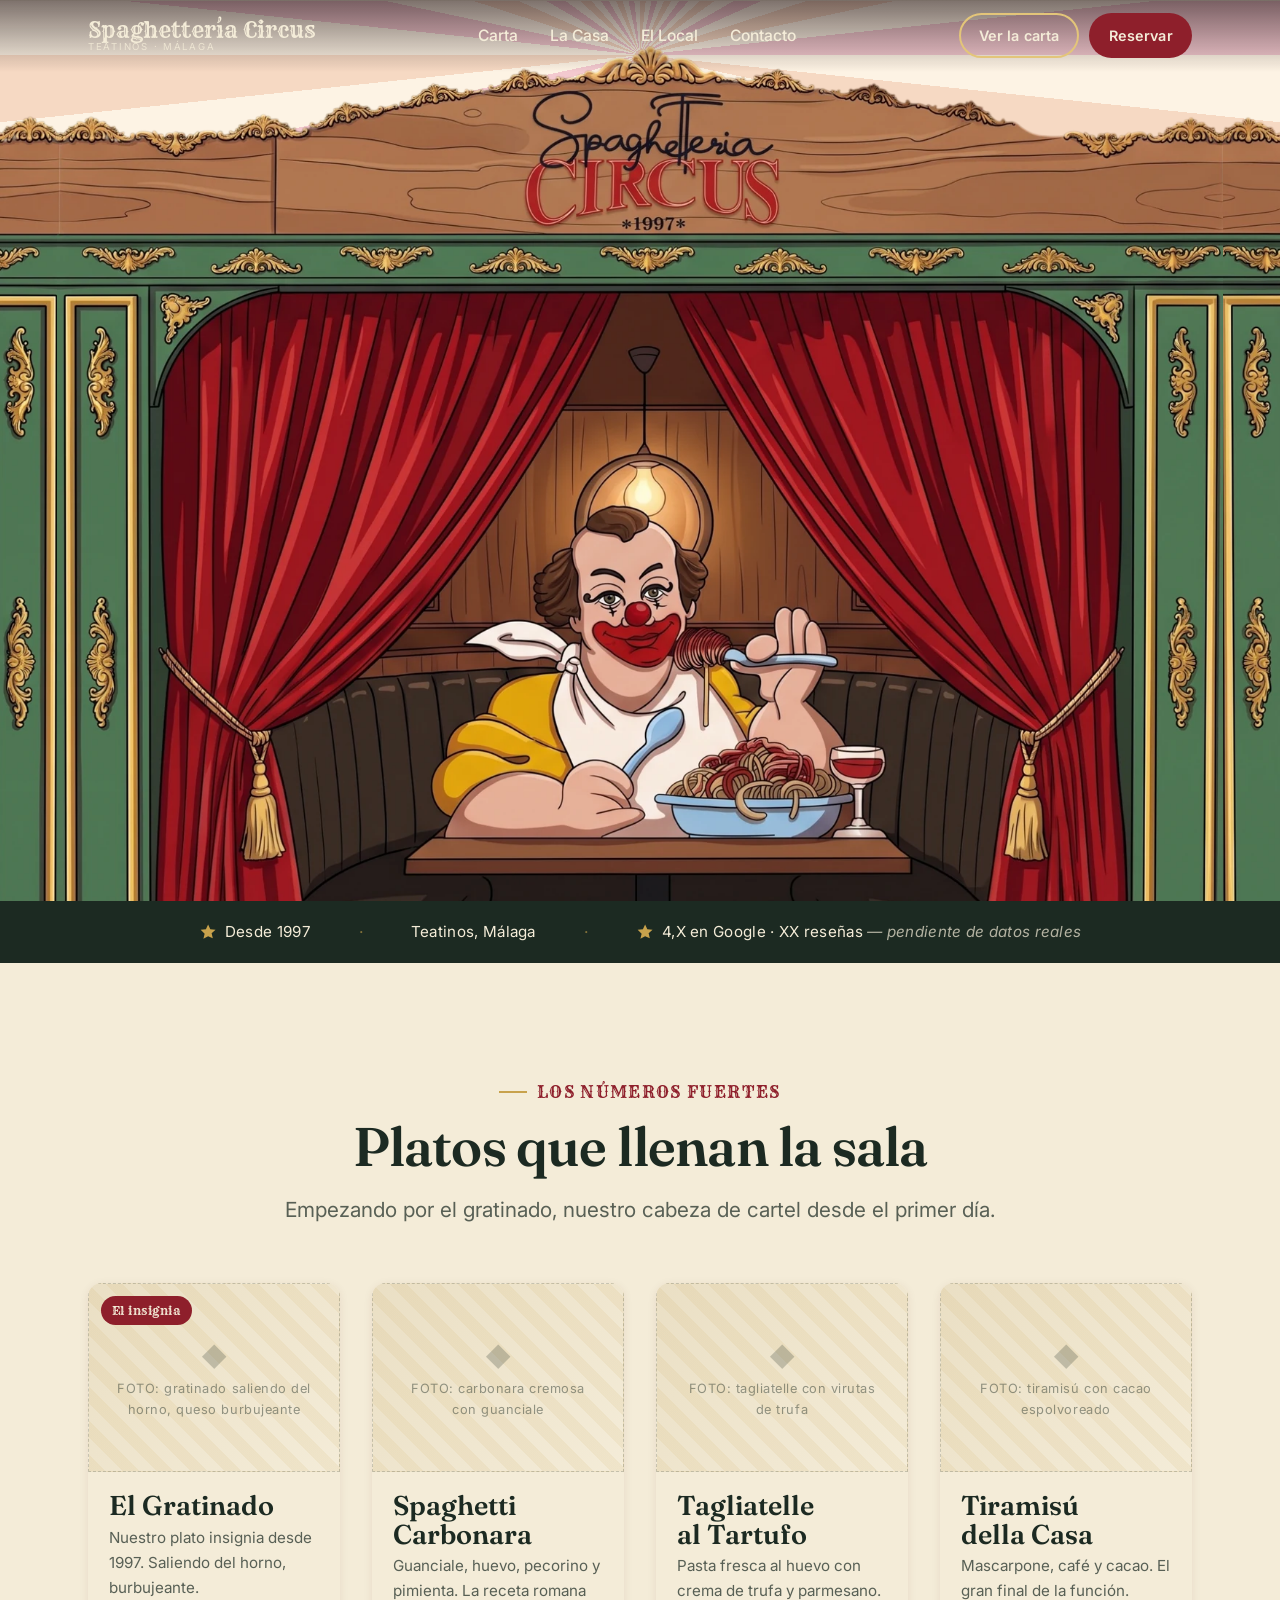
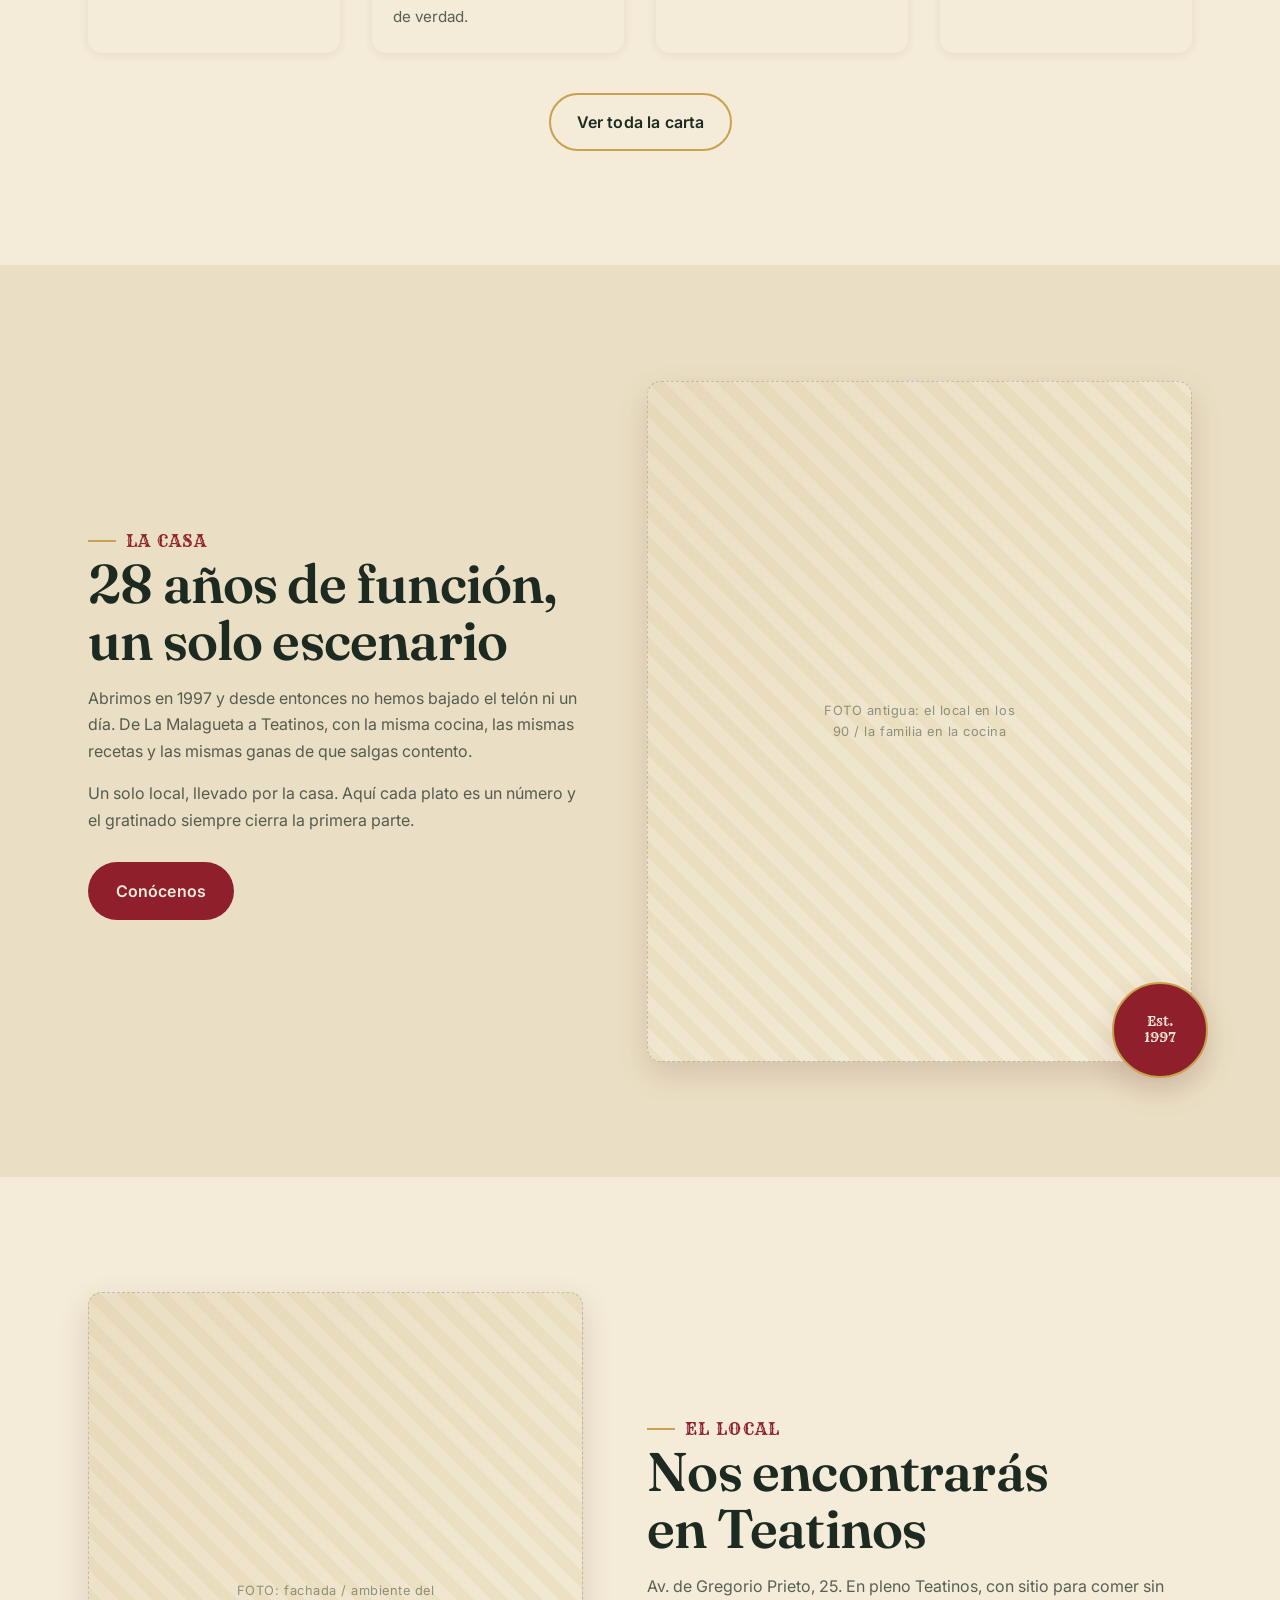
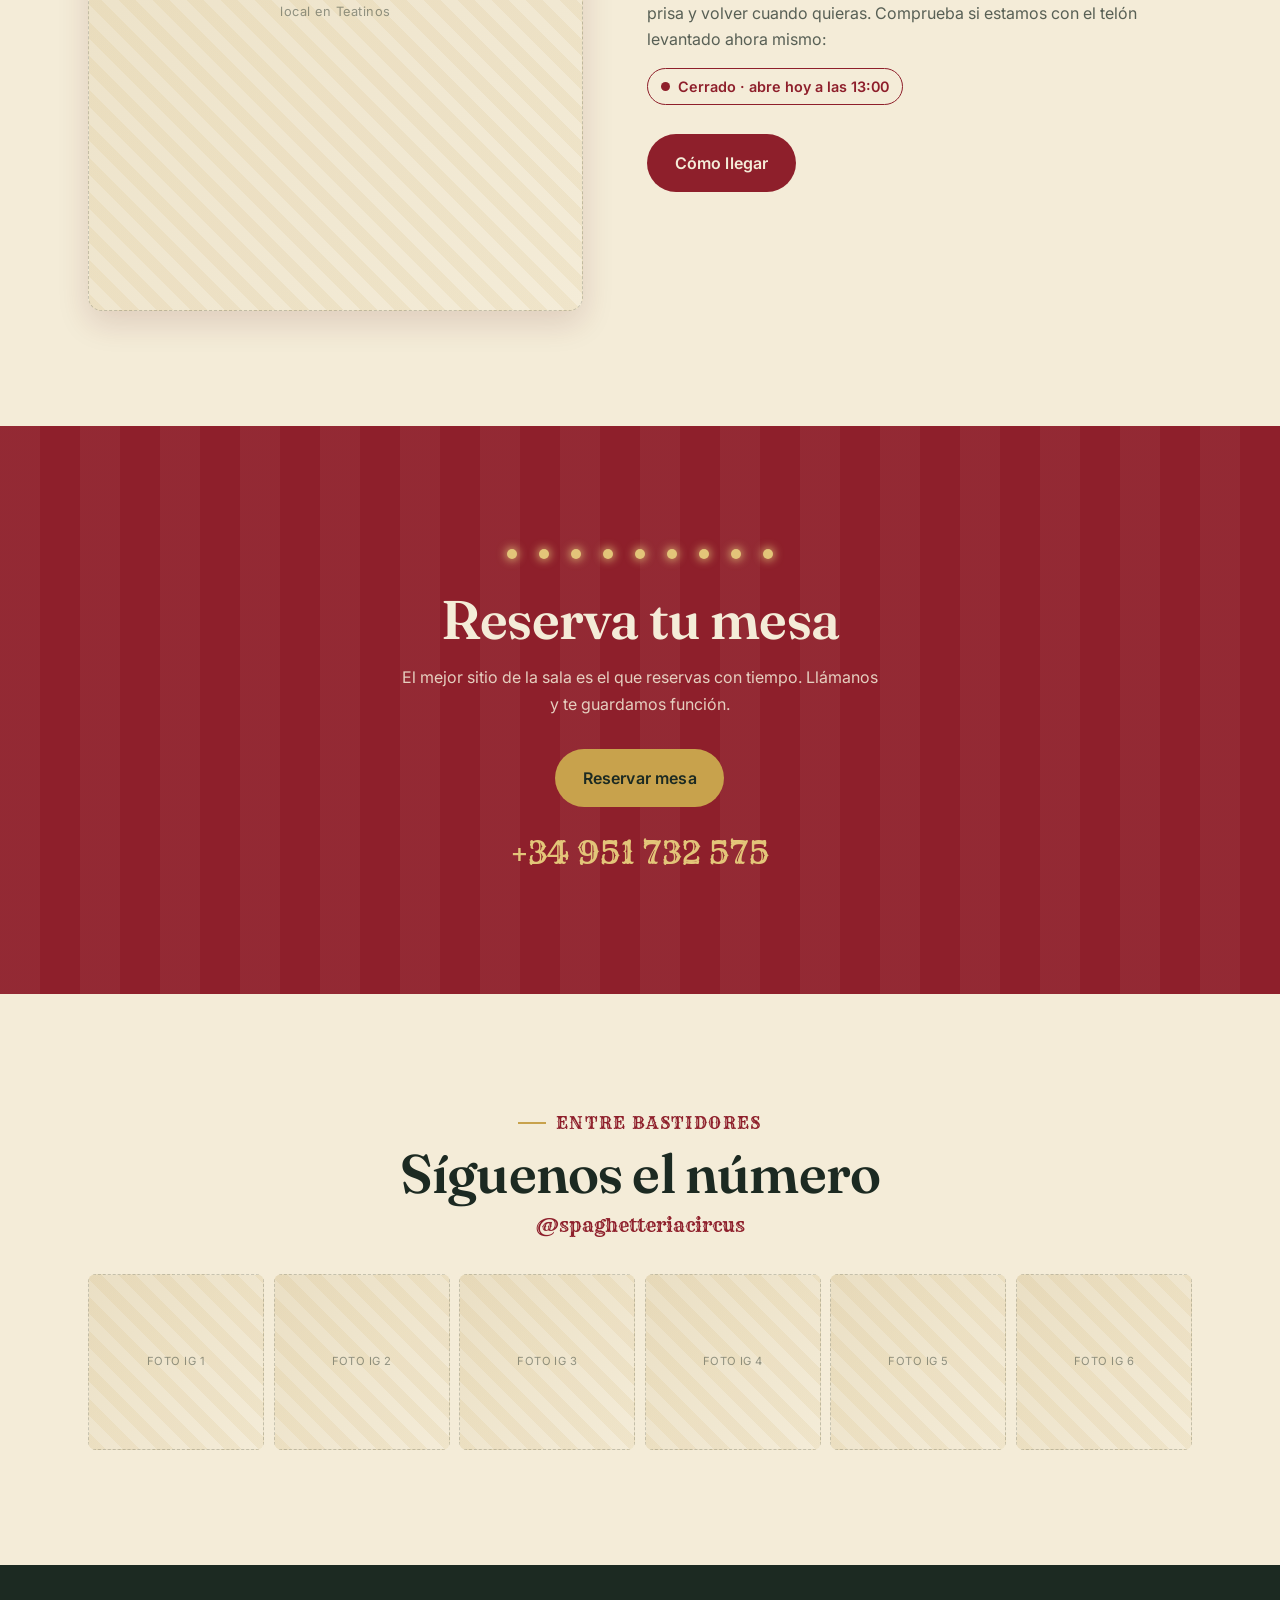
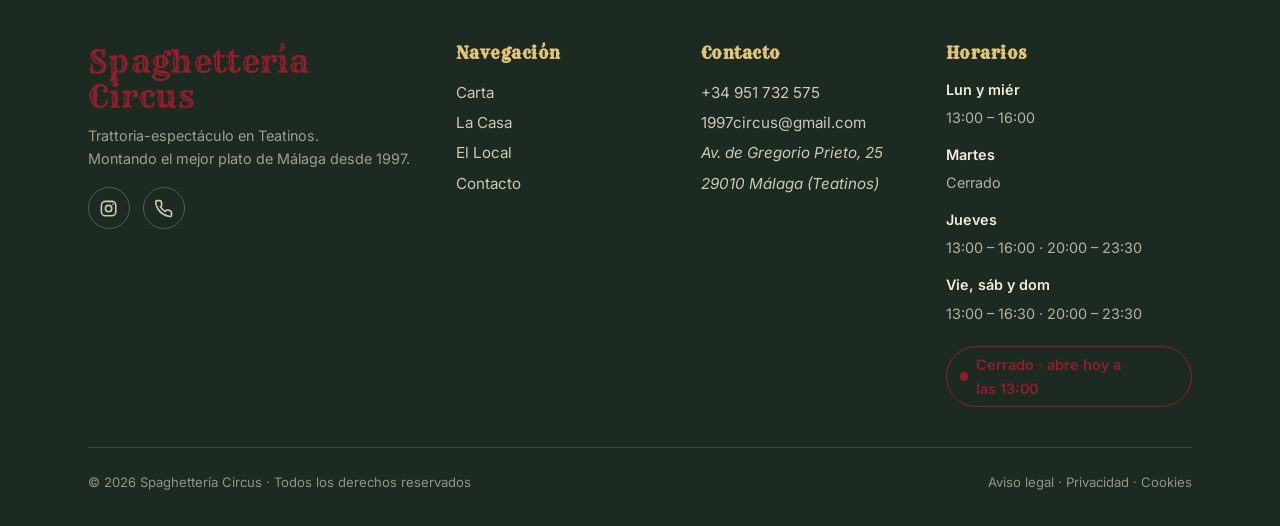
==== commit ba8db431: "Add files via upload" ====
--- a/index.html
+++ b/index.html
@@ -9,13 +9,16 @@
   <!-- Favicon -->
   <link rel="icon" type="image/svg+xml" href="favicon.svg">
 
+  <!-- Preload de la imagen del hero (primera impresión rápida) -->
+  <link rel="preload" as="image" href="assets/img/hero-circus.webp?v=4" fetchpriority="high">
+
   <!-- Google Fonts: Rye (display circo) + Fraunces (serif) + Inter (cuerpo) -->
   <link rel="preconnect" href="https://fonts.googleapis.com">
   <link rel="preconnect" href="https://fonts.gstatic.com" crossorigin>
   <link rel="stylesheet" href="https://fonts.googleapis.com/css2?family=Rye&family=Fraunces:ital,opsz,wght@0,9..144,400;0,9..144,600;1,9..144,500&family=Inter:wght@400;500;600;700&display=swap">
 
   <!-- Estilos (bump ?v= en cada subida a Hostinger) -->
-  <link rel="stylesheet" href="styles.css?v=20260910">
+  <link rel="stylesheet" href="styles.css?v=20260911z">
 </head>
 <body>
 
@@ -31,8 +34,8 @@
 
   <a class="skip-link" href="#main">Saltar al contenido</a>
 
-  <!-- ===== HEADER / NAV (fijo) ===== -->
-  <header class="site-header">
+  <!-- ===== HEADER / NAV (fijo; transparente sobre el hero en la home) ===== -->
+  <header class="site-header site-header--home">
     <div class="wrap">
       <nav class="nav" data-nav aria-label="Principal">
         <a class="nav-brand" href="index.html">
@@ -64,29 +67,18 @@
 
   <main id="main">
 
-    <!-- ===== 1. HERO ===== -->
+    <!-- ===== 1. HERO (ilustración a pantalla completa + reflejos laterales) ===== -->
     <section class="hero">
-      <div class="hero-media">
-        <!-- FOTO/VÍDEO: gratinado saliendo del horno. Sustituir por:
-             <img src="assets/img/hero-gratinado.webp" alt="Gratinado recién horneado" fetchpriority="high" loading="eager"> -->
-        <div class="ph-img" role="img" aria-label="Foto del gratinado saliendo del horno">
-          <span>FOTO / VÍDEO: el gratinado saliendo del horno, queso burbujeante</span>
-        </div>
-      </div>
-      <div class="wrap">
-        <div class="hero-inner">
-          <span class="kicker">Trattoria-espectáculo · desde 1997</span>
-          <h1>El gratinado que Málaga lleva <span class="acento">pidiendo desde 1997</span></h1>
-          <p class="hero-lead">28 años montando el mejor espectáculo en el plato. Ahora en Teatinos, con la misma cocina de siempre.</p>
-          <div class="btn-row">
-            <a class="btn btn--primario" href="contacto.html#reserva">Reservar mesa</a>
-            <a class="btn btn--fantasma" href="carta.html">Ver la carta</a>
-          </div>
-        </div>
-      </div>
-      <div class="hero-scroll" aria-hidden="true">
-        <span>Pasa la función</span>
-        <span class="line"></span>
+      <!-- La ilustración central se ve entera y los laterales se rellenan con
+           copias ESPEJADAS pegadas al lado, para que continúe sin costura. -->
+      <div class="hero-strip">
+        <img class="hero-copy" src="assets/img/hero-circus.webp?v=4" alt="" aria-hidden="true" loading="eager" decoding="async">
+        <img class="hero-bg"
+             src="assets/img/hero-circus.webp?v=4"
+             alt="Escenario de Spaghettería Circus: telón de teatro, marquesina de 1997 y un comensal disfrutando un plato de spaghetti"
+             fetchpriority="high" loading="eager" decoding="async"
+             width="1600" height="1384">
+        <img class="hero-copy" src="assets/img/hero-circus.webp?v=4" alt="" aria-hidden="true" loading="eager" decoding="async">
       </div>
     </section>
 
@@ -279,7 +271,7 @@
   <script defer src="lib/gsap.min.js"></script>
   <script defer src="lib/ScrollTrigger.min.js"></script>
   <script defer src="lib/manifest.js"></script>
-  <script defer src="main.js?v=20260910"></script>
+  <script defer src="main.js?v=20260911z"></script>
   <script>document.getElementById("year").textContent = new Date().getFullYear();</script>
 </body>
 </html>
--- a/styles.css
+++ b/styles.css
@@ -413,6 +413,40 @@
   transition: box-shadow .3s var(--ease-out);
 }
 .site-header.is-scrolled { box-shadow: var(--shadow-sm); }
+.site-header { transition: box-shadow .3s var(--ease-out), background .3s var(--ease-out), border-color .3s var(--ease-out); }
+
+/* --- Header transparente sobre el hero (solo home) --- */
+.site-header--home {
+  background: transparent;
+  backdrop-filter: none;
+  -webkit-backdrop-filter: none;
+  border-bottom-color: transparent;
+}
+.site-header--home::after {   /* velo oscuro arriba para que se lean los enlaces sobre la ilustración */
+  content: "";
+  position: absolute; inset: 0; z-index: -1;
+  background: linear-gradient(180deg, rgba(20, 7, 9, .55), rgba(20, 7, 9, 0));
+  pointer-events: none;
+}
+.site-header--home .nav-brand { color: var(--crema); }
+.site-header--home .nav-brand small { color: rgba(244, 236, 216, .8); }
+.site-header--home .nav-links a { color: var(--crema); }
+.site-header--home .nav-toggle { color: var(--crema); }
+.site-header--home .btn--secundario { color: var(--crema); border-color: var(--oro-claro); }
+.site-header--home.is-scrolled .btn--secundario { color: var(--tinta); border-color: var(--oro); }
+/* Al hacer scroll, la cabecera vuelve a su estado sólido crema */
+.site-header--home.is-scrolled {
+  background: rgba(244, 236, 216, .95);
+  backdrop-filter: blur(10px);
+  -webkit-backdrop-filter: blur(10px);
+  border-bottom-color: rgba(200, 162, 76, .35);
+}
+.site-header--home.is-scrolled::after { opacity: 0; }
+.site-header--home.is-scrolled .nav-brand { color: var(--granate); }
+.site-header--home.is-scrolled .nav-brand small { color: var(--tinta-70); }
+.site-header--home.is-scrolled .nav-links a { color: var(--tinta); }
+.site-header--home.is-scrolled .nav-toggle { color: var(--tinta); }
+
 .nav {
   display: flex;
   align-items: center;
@@ -470,69 +504,42 @@
    7. SECCIONES HOME
    ============================================================= */
 
-/* --- HERO --- */
+/* --- HERO a pantalla completa + reflejos laterales --- */
 .hero {
   position: relative;
-  min-height: calc(100svh - var(--nav-h));
-  display: grid;
+  height: 100svh;
+  margin-top: calc(-1 * var(--nav-h));
+  /* Sunburst suave que asoma por las zonas transparentes de arriba */
+  background-color: #f7e4d0;
+  background-image: repeating-conic-gradient(from -6deg at 50% 6%,
+    #fdf3e4 0deg 6deg,
+    #f6d9c3 6deg 12deg,
+    #fdf3e4 12deg 18deg,
+    #f3c9cf 18deg 24deg);
+  overflow: hidden;
+  display: flex;
+  align-items: flex-start;
+  justify-content: center;
+}
+/* Tira: [copia espejada] [imagen] [copia espejada]. Ampliada y bajada para
+   que la mesa quede abajo y el sunburst asome arriba. */
+.hero-strip {
+  display: flex;
   align-items: center;
-  overflow: hidden;
-  background: var(--tinta);
-  color: var(--crema);
-}
-.hero-media {
-  position: absolute; inset: 0;
-  z-index: 0;
-}
-.hero-media .ph-img {
+  height: 112%;
+  margin-top: 5vh;
+}
+.hero-strip img {
   height: 100%;
-  border: none;
-  color: rgba(244, 236, 216, .55);
-  background:
-    repeating-linear-gradient(45deg, rgba(200,162,76,.08) 0 14px, transparent 14px 28px),
-    linear-gradient(160deg, #24352b, #16211b 70%);
-}
-.hero-media::after {
-  content: "";
-  position: absolute; inset: 0;
-  background: linear-gradient(180deg, rgba(20,33,27,.55), rgba(20,33,27,.35) 40%, rgba(20,33,27,.8));
-}
-.hero-inner {
-  position: relative;
-  z-index: 2;
-  padding-block: clamp(3rem, 10vh, 7rem);
-  max-width: 46rem;
-}
-.hero .kicker { color: var(--oro-claro); }
-.hero .kicker::before { background: var(--oro); }
-.hero h1 {
-  margin: 1rem 0 1.2rem;
-  color: var(--crema);
-}
-.hero h1 .acento { color: var(--oro-claro); font-style: italic; }
-.hero-lead {
-  color: rgba(244, 236, 216, .85);
-  font-size: clamp(1.05rem, 2vw, 1.3rem);
-  max-width: 44ch;
-  margin-bottom: 2rem;
-}
-.hero .btn-row { margin-top: .5rem; }
-.hero-scroll {
-  position: absolute;
-  bottom: 1.5rem; left: 50%;
-  transform: translateX(-50%);
-  z-index: 2;
-  color: rgba(244, 236, 216, .7);
-  font-size: .8rem;
-  letter-spacing: .1em;
-  text-transform: uppercase;
-  display: flex; flex-direction: column; align-items: center; gap: .4rem;
-}
-.hero-scroll .line {
-  width: 1px; height: 34px;
-  background: linear-gradient(var(--oro), transparent);
-  animation: scrollHint 2s infinite var(--ease-soft);
-}
+  width: auto;
+  max-width: none;
+  display: block;
+}
+/* Solape para que no quede línea de separación entre copias */
+.hero-strip img:not(:first-child) { margin-left: -7px; }
+.hero-bg { position: relative; z-index: 1; }
+/* Copias laterales espejadas para que el borde encaje sin costura */
+.hero-copy { transform: scaleX(-1); }
 
 /* --- Sección genérica con encabezado --- */
 .section-head {
@@ -741,6 +748,14 @@
   gap: 1rem;
 }
 .acto-toggle .chevron { transition: transform .3s var(--ease-out); color: var(--granate); }
+/* En escritorio el chevron no hace falta (todo abierto) */
+.acto-toggle { cursor: default; }
+.acto.is-collapsed .chevron { transform: rotate(-90deg); }
+/* Solo en móvil el acordeón oculta paneles y el botón es interactivo */
+@media (max-width: 719px) {
+  .acto-toggle { cursor: pointer; }
+  .acto.is-collapsed .menu-list { display: none; }
+}
 
 .menu-list { display: grid; gap: 1.1rem; }
 .menu-item {
@@ -932,10 +947,22 @@
   .nav.is-open .nav-links { transform: translateY(0); }
   .nav-links a { width: 100%; padding: .9rem 0; border-bottom: 1px solid rgba(28,42,34,.08); font-size: 1.1rem; }
   .nav-links a::after { display: none; }
+  /* El desplegable móvil siempre es crema: los enlaces van oscuros aunque
+     sea la home con cabecera transparente */
+  .site-header--home .nav-links a { color: var(--tinta); }
   /* En móvil, dejamos "Reservar" fuera del menú (siempre visible en header) */
   .nav-actions .btn--secundario { display: none; }
   /* Botón flotante visible en móvil */
   .fab { display: flex; }
+}
+
+/* Pantallas estrechas: que quepan marca + Reservar + hamburguesa */
+@media (max-width: 540px) {
+  .nav-brand { font-size: 1.05rem; }
+  .nav-brand small { font-size: .5rem; letter-spacing: .12em; }
+  .nav-actions { gap: .4rem; }
+  .nav-actions .btn--sm { padding: .55rem .85rem; font-size: .85rem; }
+  .nav-toggle { width: 44px; height: 44px; }
 }
 
 @media (min-width: 540px) {
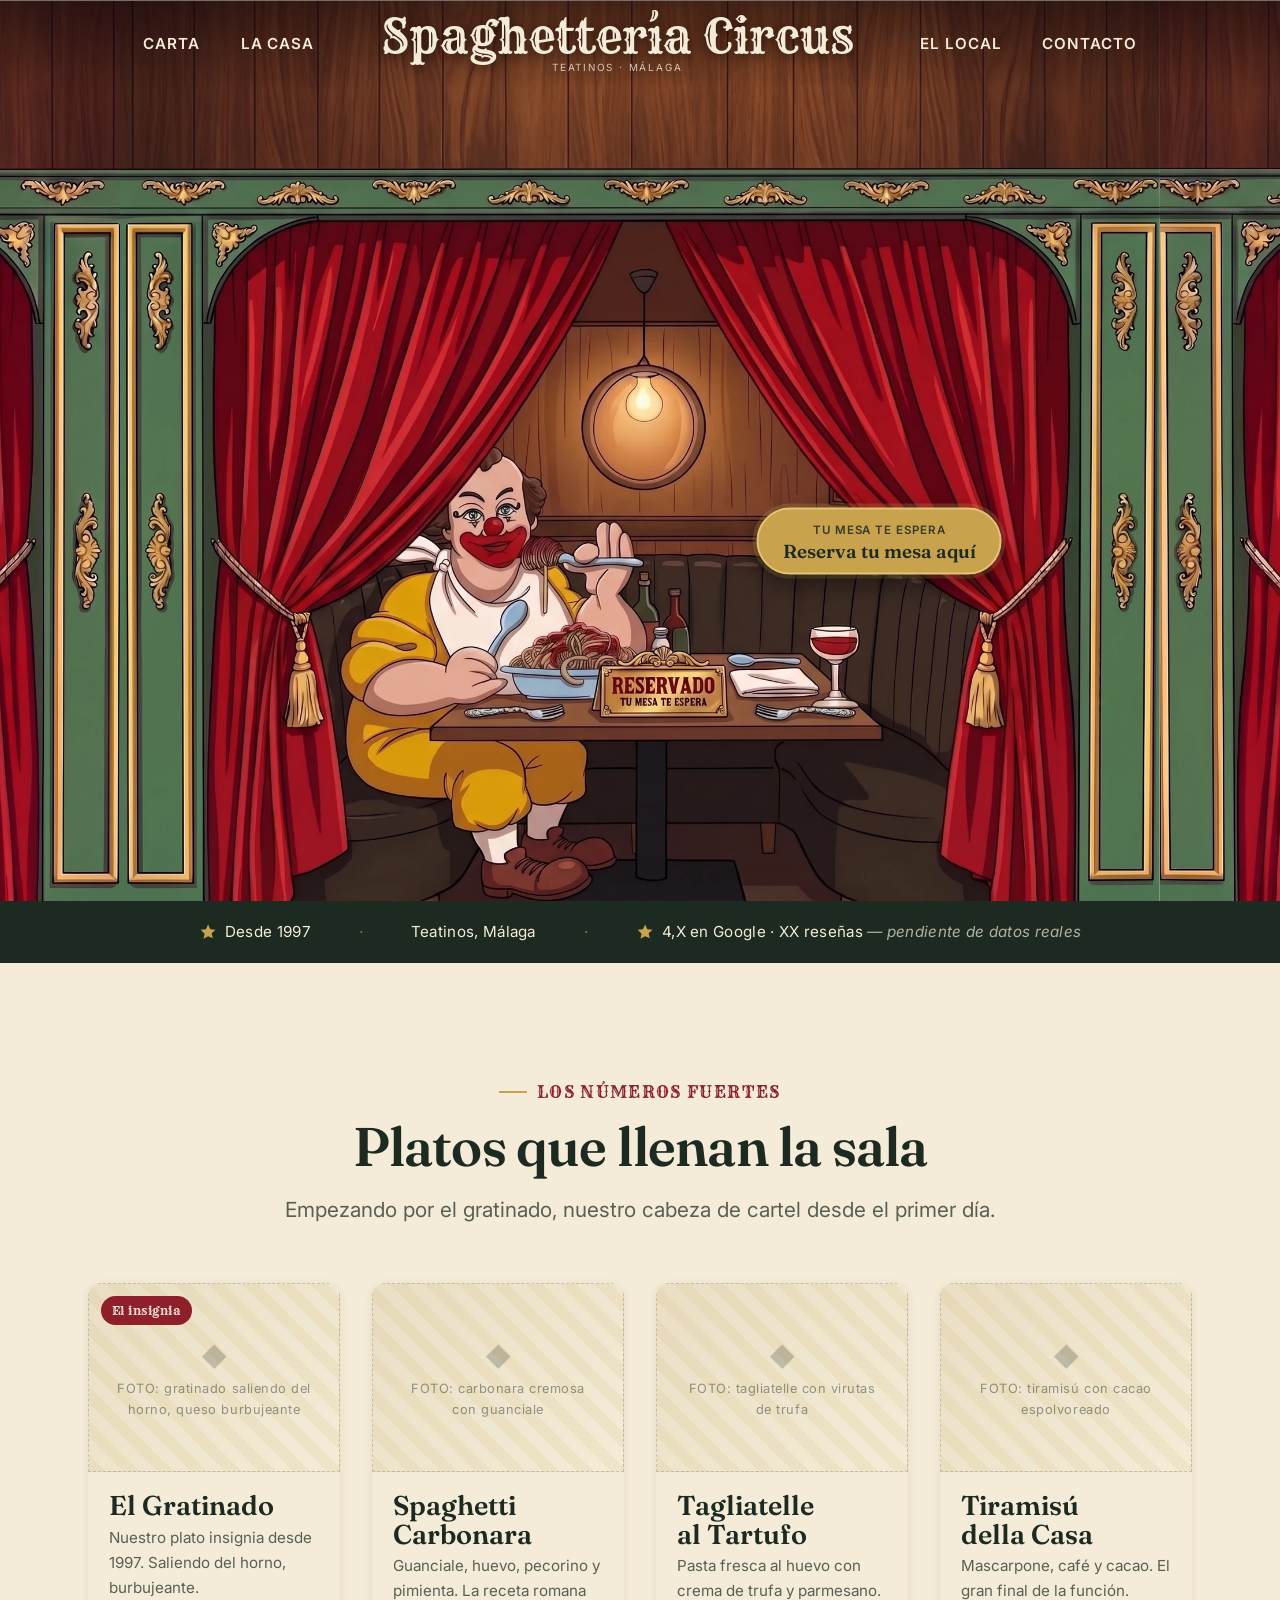
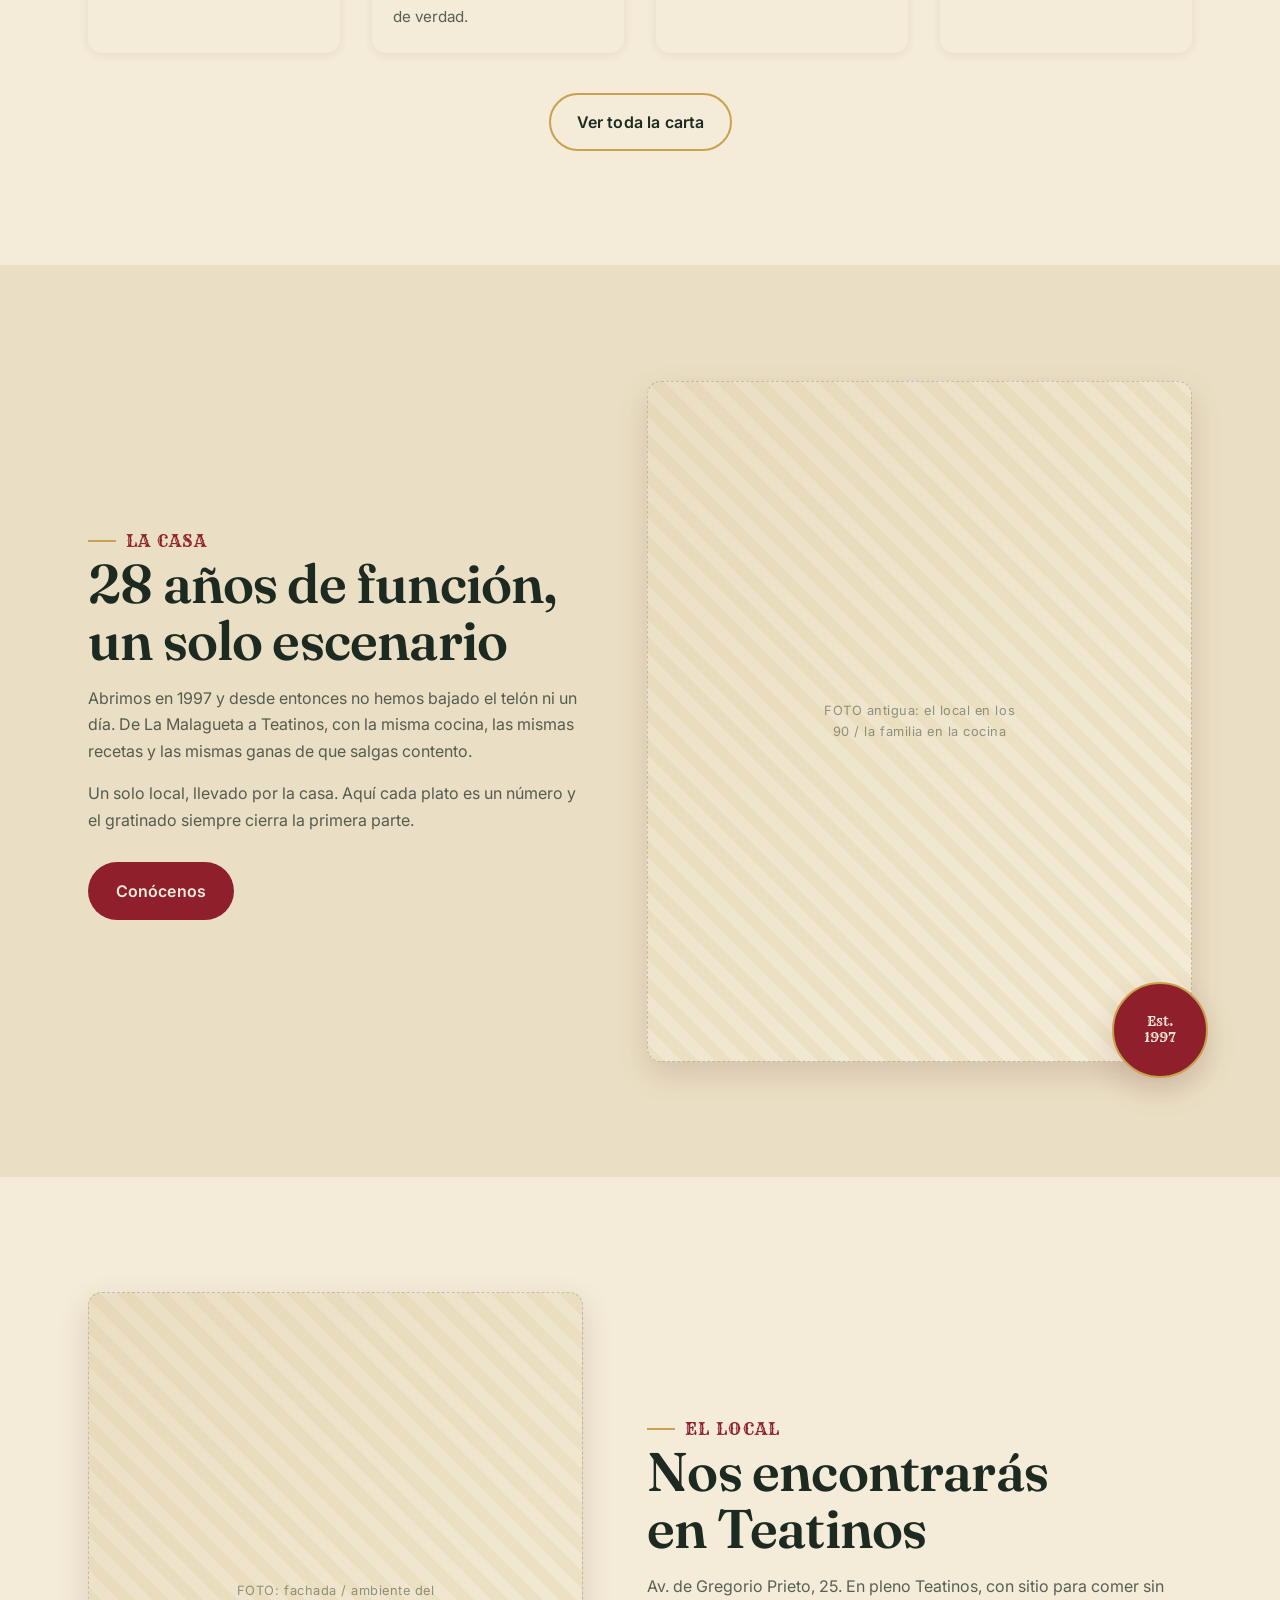
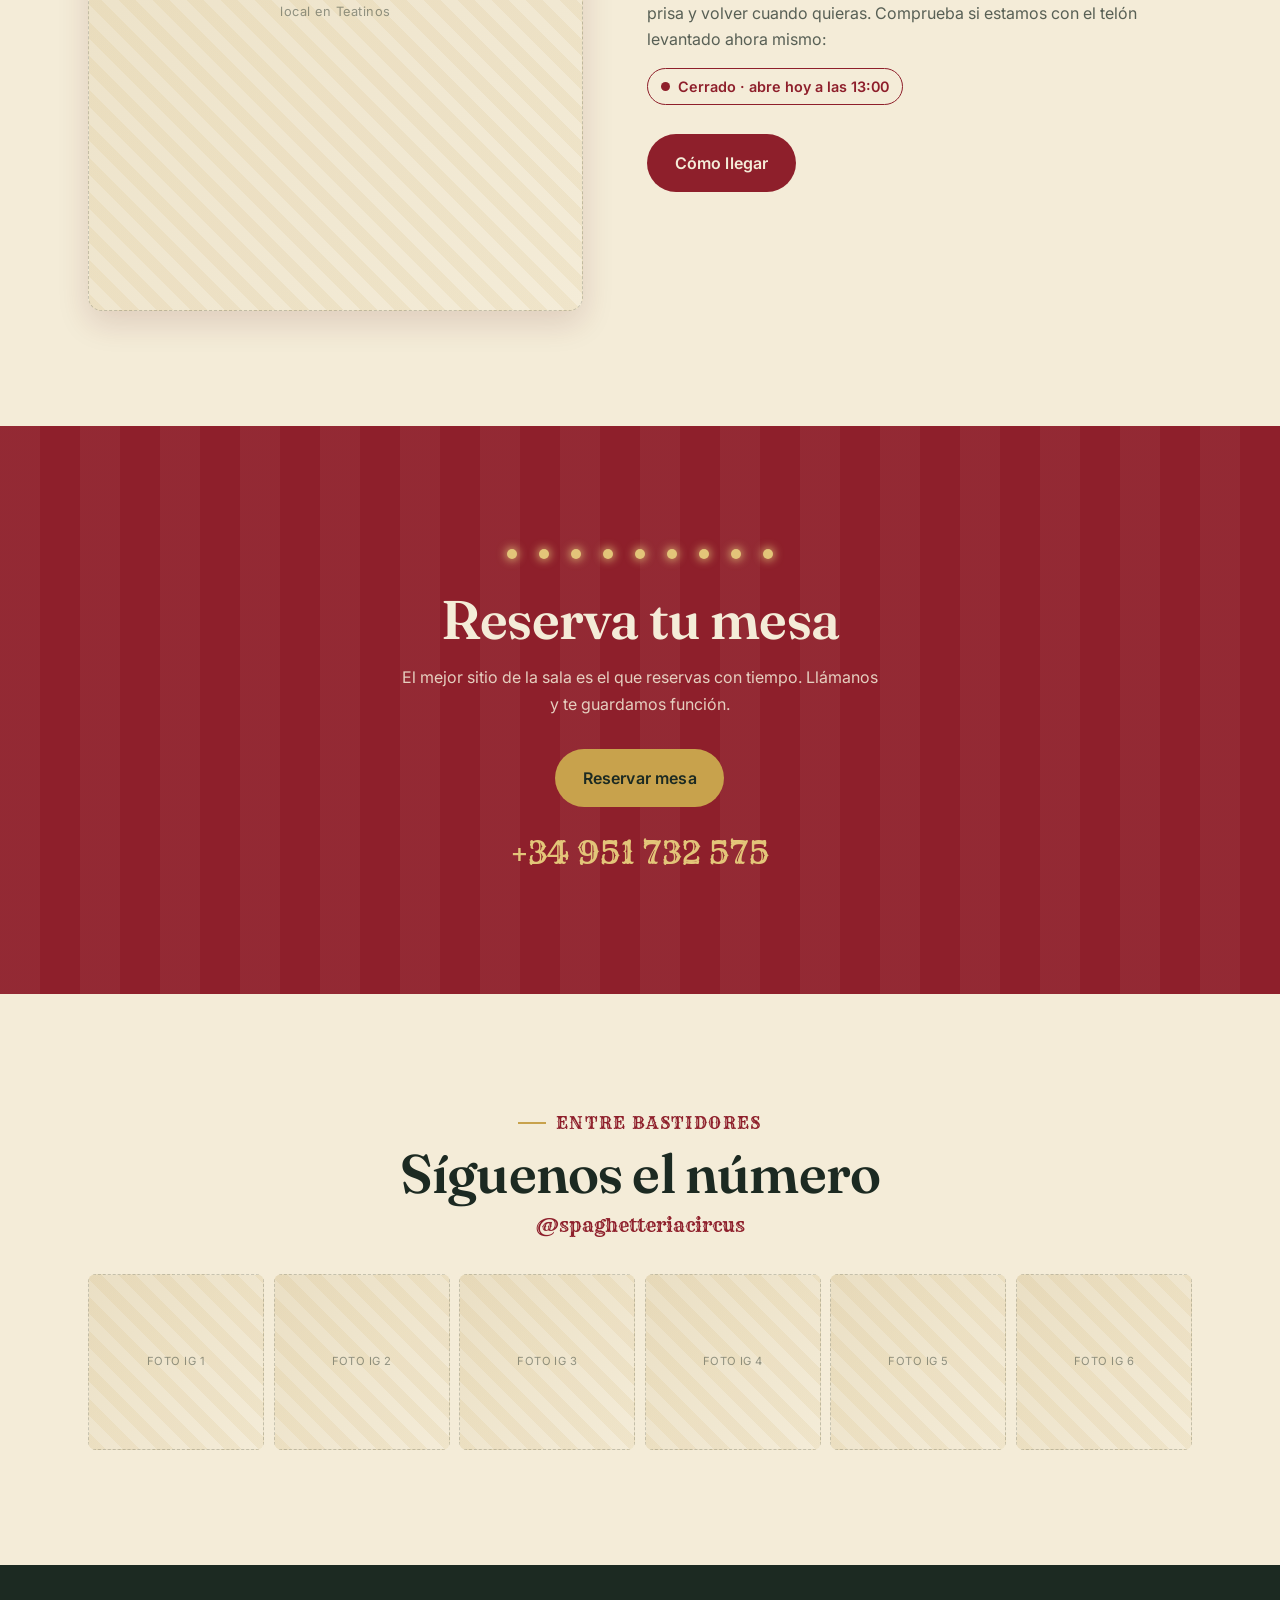
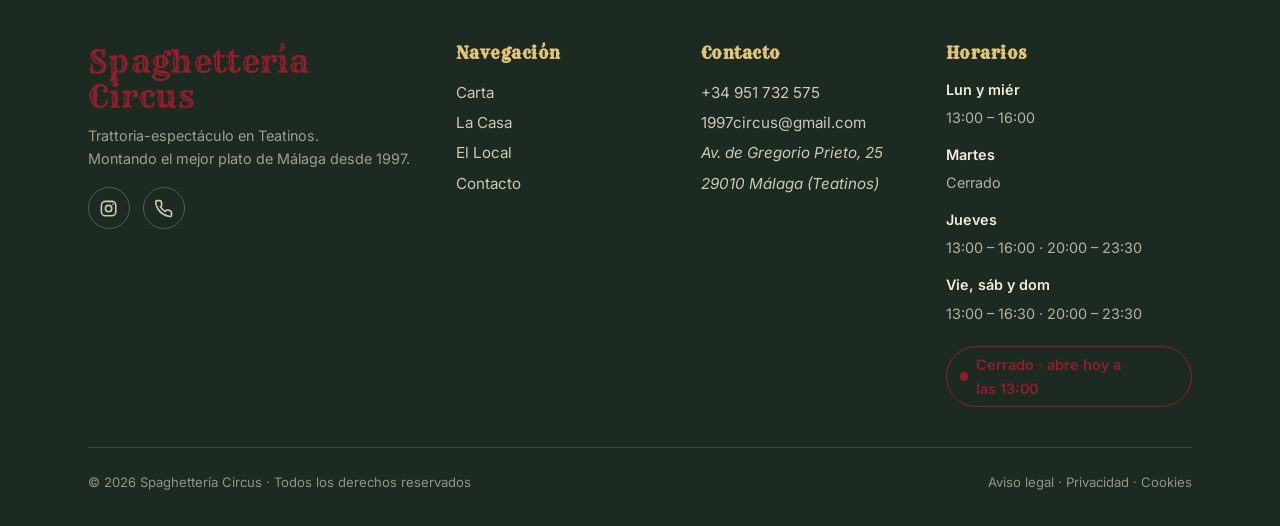
==== commit f31381b2: "Add files via upload" ====
--- a/index.html
+++ b/index.html
@@ -10,7 +10,7 @@
   <link rel="icon" type="image/svg+xml" href="favicon.svg">
 
   <!-- Preload de la imagen del hero (primera impresión rápida) -->
-  <link rel="preload" as="image" href="assets/img/hero-circus.webp?v=4" fetchpriority="high">
+  <link rel="preload" as="image" href="assets/img/hero-reserva.webp?v=1" fetchpriority="high">
 
   <!-- Google Fonts: Rye (display circo) + Fraunces (serif) + Inter (cuerpo) -->
   <link rel="preconnect" href="https://fonts.googleapis.com">
@@ -18,9 +18,9 @@
   <link rel="stylesheet" href="https://fonts.googleapis.com/css2?family=Rye&family=Fraunces:ital,opsz,wght@0,9..144,400;0,9..144,600;1,9..144,500&family=Inter:wght@400;500;600;700&display=swap">
 
   <!-- Estilos (bump ?v= en cada subida a Hostinger) -->
-  <link rel="stylesheet" href="styles.css?v=20260911z">
+  <link rel="stylesheet" href="styles.css?v=20260916c">
 </head>
-<body>
+<body class="home">
 
   <!-- ===== TELÓN de apertura (solo Home; se desactiva tras 1ª visita) ===== -->
   <div class="telon" data-telon aria-hidden="true">
@@ -34,33 +34,32 @@
 
   <a class="skip-link" href="#main">Saltar al contenido</a>
 
-  <!-- ===== HEADER / NAV (fijo; transparente sobre el hero en la home) ===== -->
+  <!-- ===== HEADER / NAV (sticky; transparente sobre el hero en la home) =====
+       En la home usamos una cabecera «marquesina»: el logo GRANDE y centrado
+       sobre la madera, con los enlaces repartidos a los lados (2 y 2).
+       En móvil, el logo queda centrado y los enlaces pasan a la hamburguesa. -->
   <header class="site-header site-header--home">
     <div class="wrap">
-      <nav class="nav" data-nav aria-label="Principal">
+      <nav class="nav nav--marquesina" data-nav aria-label="Principal">
         <a class="nav-brand" href="index.html">
           Spaghettería Circus
           <small>Teatinos · Málaga</small>
         </a>
 
-        <div class="nav-links" id="nav-links">
+        <!-- Los 4 enlaces: en escritorio se reparten a los lados del logo;
+             en móvil se agrupan en el desplegable de la hamburguesa. -->
+        <div class="nav-menu" id="nav-menu">
           <a href="carta.html">Carta</a>
           <a href="la-casa.html">La Casa</a>
           <a href="el-local.html">El Local</a>
           <a href="contacto.html">Contacto</a>
         </div>
 
-        <div class="nav-actions">
-          <!-- Botón "Reservar": de momento va a contacto/teléfono -->
-          <!-- // TODO: integrar sistema de reservas -->
-          <a class="btn btn--secundario btn--sm" href="carta.html">Ver la carta</a>
-          <a class="btn btn--primario btn--sm" href="contacto.html#reserva">Reservar</a>
-          <button class="nav-toggle" data-nav-toggle aria-label="Abrir menú" aria-expanded="false" aria-controls="nav-links">
-            <svg viewBox="0 0 24 24" fill="none" stroke="currentColor" stroke-width="2" aria-hidden="true">
-              <path d="M3 6h18M3 12h18M3 18h18"/>
-            </svg>
-          </button>
-        </div>
+        <button class="nav-toggle" data-nav-toggle aria-label="Abrir menú" aria-expanded="false" aria-controls="nav-menu">
+          <svg viewBox="0 0 24 24" fill="none" stroke="currentColor" stroke-width="2" aria-hidden="true">
+            <path d="M3 6h18M3 12h18M3 18h18"/>
+          </svg>
+        </button>
       </nav>
     </div>
   </header>
@@ -68,17 +67,30 @@
   <main id="main">
 
     <!-- ===== 1. HERO (ilustración a pantalla completa + reflejos laterales) ===== -->
+    <!-- Portada orientada a RESERVA: el payaso te invita a sentarte y, sobre el
+         sitio del reservado (banco de la derecha), un botón flotante para reservar. -->
     <section class="hero">
-      <!-- La ilustración central se ve entera y los laterales se rellenan con
-           copias ESPEJADAS pegadas al lado, para que continúe sin costura. -->
+      <!-- La ilustración central (con el payaso) se ve entera; los laterales se
+           rellenan con la MISMA escena pero SIN payaso, para que al ampliar la
+           pantalla no aparezca un payaso cortado por los lados. -->
       <div class="hero-strip">
-        <img class="hero-copy" src="assets/img/hero-circus.webp?v=4" alt="" aria-hidden="true" loading="eager" decoding="async">
-        <img class="hero-bg"
-             src="assets/img/hero-circus.webp?v=4"
-             alt="Escenario de Spaghettería Circus: telón de teatro, marquesina de 1997 y un comensal disfrutando un plato de spaghetti"
-             fetchpriority="high" loading="eager" decoding="async"
-             width="1600" height="1384">
-        <img class="hero-copy" src="assets/img/hero-circus.webp?v=4" alt="" aria-hidden="true" loading="eager" decoding="async">
+        <img class="hero-copy" src="assets/img/hero-lados.webp?v=1" alt="" aria-hidden="true" loading="eager" decoding="async">
+        <!-- Bloque central: la ilustración + el botón flotante anclado a ella
+             (así el botón se coloca en proporción a la imagen al escalar). -->
+        <div class="hero-center">
+          <img class="hero-bg"
+               src="assets/img/hero-reserva.webp?v=1"
+               alt="Escenario de Spaghettería Circus: un payaso disfrutando un plato de spaghetti y, en el sitio de enfrente, una mesa puesta con el cartel «Reservado, tu mesa te espera»"
+               fetchpriority="high" loading="eager" decoding="async"
+               width="1800" height="1557">
+          <!-- Botón flotante de reserva sobre el banco vacío del reservado.
+               // TODO: integrar sistema de reservas — de momento va a contacto/teléfono -->
+          <a class="hero-cta" href="contacto.html#reserva">
+            <span class="hero-cta-kicker">Tu mesa te espera</span>
+            <span class="hero-cta-main">Reserva tu mesa aquí</span>
+          </a>
+        </div>
+        <img class="hero-copy" src="assets/img/hero-lados.webp?v=1" alt="" aria-hidden="true" loading="eager" decoding="async">
       </div>
     </section>
 
--- a/styles.css
+++ b/styles.css
@@ -501,6 +501,78 @@
 .nav-toggle svg { width: 26px; height: 26px; }
 
 /* =============================================================
+   Cabecera «MARQUESINA» (solo home): logo grande centrado sobre
+   la madera, con los enlaces repartidos a los lados (2 y 2).
+   ============================================================= */
+/* Cabecera un poco más alta solo en la home para que el logo respire */
+body.home { --nav-h: 88px; }
+
+.nav--marquesina {
+  position: relative;
+  display: flex;
+  align-items: center;
+  justify-content: center;
+  gap: clamp(1rem, 3.2vw, 2.6rem);
+  min-height: var(--nav-h);
+}
+/* Los 4 enlaces participan directamente en el flex de la nav (para poder
+   colocar 2 a cada lado del logo con `order`). */
+.nav--marquesina .nav-menu { display: contents; }
+.nav--marquesina .nav-menu a {
+  font-weight: 600;
+  font-size: .95rem;
+  letter-spacing: .06em;
+  text-transform: uppercase;
+  white-space: nowrap;
+  position: relative;
+  padding: .3rem 0;
+}
+.nav--marquesina .nav-menu a::after {
+  content: ""; position: absolute; left: 0; bottom: -2px;
+  width: 0; height: 2px; background: var(--oro);
+  transition: width .3s var(--ease-out);
+}
+.nav--marquesina .nav-menu a:hover::after { width: 100%; }
+/* Reparto: 2 enlaces a la izquierda · [LOGO] · 2 enlaces a la derecha */
+.nav--marquesina .nav-menu a:nth-child(1) { order: -2; }
+.nav--marquesina .nav-menu a:nth-child(2) { order: -1; }
+.nav--marquesina .nav-brand           { order: 0; }
+.nav--marquesina .nav-menu a:nth-child(3) { order: 1; }
+.nav--marquesina .nav-menu a:nth-child(4) { order: 2; }
+/* Logo grande, centrado, tipo cartel de feria */
+.nav--marquesina .nav-brand {
+  text-align: center;
+  line-height: .95;
+  font-size: clamp(1.7rem, 3.6vw, 2.9rem);
+  padding: 0 clamp(.4rem, 2vw, 1.6rem);
+  text-shadow: 0 2px 12px rgba(0, 0, 0, .55);
+}
+.nav--marquesina .nav-brand small {
+  font-size: clamp(.5rem, 1vw, .62rem);
+  margin-top: .25rem;
+}
+/* Transiciones suaves para que el paso a estado «con scroll» sea un
+   fundido y no un salto/parpadeo de colores. */
+.nav--marquesina .nav-brand,
+.nav--marquesina .nav-brand small,
+.nav--marquesina .nav-menu a {
+  transition: color .3s var(--ease-out), font-size .3s var(--ease-out),
+              text-shadow .3s var(--ease-out);
+}
+.site-header--home::after { transition: opacity .35s var(--ease-out); }
+/* Colores sobre la madera (home, sin scroll) */
+.site-header--home .nav-menu a { color: var(--crema); }
+/* Al hacer scroll, la cabecera se vuelve sólida. IMPORTANTE: mantenemos la
+   MISMA altura (--nav-h) para NO mover el documento (el hero cuelga de esa
+   altura con un margen negativo); solo cambian colores y el tamaño del logo.
+   Antes cambiaba la altura y provocaba un salto de ~26px en el umbral. */
+.site-header--home.is-scrolled .nav-menu a { color: var(--tinta); }
+.site-header--home.is-scrolled .nav-brand { text-shadow: none; }
+.site-header--home.is-scrolled .nav--marquesina .nav-brand {
+  font-size: clamp(1.3rem, 3vw, 1.9rem);
+}
+
+/* =============================================================
    7. SECCIONES HOME
    ============================================================= */
 
@@ -509,25 +581,21 @@
   position: relative;
   height: 100svh;
   margin-top: calc(-1 * var(--nav-h));
-  /* Sunburst suave que asoma por las zonas transparentes de arriba */
-  background-color: #f7e4d0;
-  background-image: repeating-conic-gradient(from -6deg at 50% 6%,
-    #fdf3e4 0deg 6deg,
-    #f6d9c3 6deg 12deg,
-    #fdf3e4 12deg 18deg,
-    #f3c9cf 18deg 24deg);
+  /* La ilustración nueva llega hasta arriba (madera), así que sólo hace falta
+     un color de respaldo tono madera por si quedara algún borde. */
+  background-color: #4a3320;
   overflow: hidden;
   display: flex;
   align-items: flex-start;
   justify-content: center;
 }
-/* Tira: [copia espejada] [imagen] [copia espejada]. Ampliada y bajada para
-   que la mesa quede abajo y el sunburst asome arriba. */
+/* Tira: [copia espejada] [imagen central] [copia espejada].
+   La imagen llena toda la altura y arranca desde arriba, para que la madera
+   toque el borde superior y no quede franja fea. */
 .hero-strip {
   display: flex;
-  align-items: center;
-  height: 112%;
-  margin-top: 5vh;
+  align-items: flex-start;
+  height: 100%;
 }
 .hero-strip img {
   height: 100%;
@@ -536,10 +604,75 @@
   display: block;
 }
 /* Solape para que no quede línea de separación entre copias */
-.hero-strip img:not(:first-child) { margin-left: -7px; }
-.hero-bg { position: relative; z-index: 1; }
+.hero-strip > .hero-copy:not(:first-child),
+.hero-strip > .hero-center { margin-left: -7px; }
+.hero-center + .hero-copy { margin-left: -7px; }
+/* Bloque central: contexto de posición para el botón flotante */
+.hero-center { position: relative; height: 100%; z-index: 1; }
+.hero-bg { display: block; height: 100%; width: auto; }
 /* Copias laterales espejadas para que el borde encaje sin costura */
 .hero-copy { transform: scaleX(-1); }
+
+/* --- Botón flotante de reserva sobre el banco del reservado --- */
+.hero-cta {
+  position: absolute;
+  /* Móvil (por defecto): centrado en la zona visible, sobre la mesa */
+  left: 50%;
+  top: 78%;
+  transform: translate(-50%, -50%);
+  z-index: 3;
+  display: inline-flex;
+  flex-direction: column;
+  align-items: center;
+  gap: .1rem;
+  padding: .7rem 1.5rem;
+  border-radius: 999px;
+  background: var(--oro);
+  color: var(--tinta);
+  border: 2px solid var(--oro-claro);
+  box-shadow: 0 10px 26px rgba(0, 0, 0, .45), 0 0 0 4px rgba(200, 162, 76, .25);
+  text-align: center;
+  text-decoration: none;
+  white-space: nowrap;
+  animation: hero-cta-pulse 2.6s var(--ease-out) infinite;
+  transition: transform .3s var(--ease-out), background .3s var(--ease-out),
+              box-shadow .3s var(--ease-out);
+}
+.hero-cta:hover {
+  background: var(--oro-claro);
+  transform: translate(-50%, -50%) scale(1.04);
+  box-shadow: 0 14px 32px rgba(0, 0, 0, .5), 0 0 0 5px rgba(227, 197, 121, .35);
+  animation-play-state: paused;
+}
+.hero-cta-kicker {
+  font-family: var(--sans);
+  font-weight: 600;
+  font-size: .72rem;
+  letter-spacing: .08em;
+  text-transform: uppercase;
+  opacity: .85;
+}
+.hero-cta-main {
+  font-family: var(--serif);
+  font-weight: 600;
+  font-size: 1.18rem;
+  line-height: 1.05;
+}
+@keyframes hero-cta-pulse {
+  0%, 100% { box-shadow: 0 10px 26px rgba(0, 0, 0, .45), 0 0 0 4px rgba(200, 162, 76, .25); }
+  50%      { box-shadow: 0 10px 26px rgba(0, 0, 0, .45), 0 0 0 10px rgba(200, 162, 76, 0); }
+}
+@media (prefers-reduced-motion: reduce) {
+  .hero-cta { animation: none; }
+}
+/* En pantallas anchas la imagen se ve entera: anclamos el botón sobre el
+   banco vacío del reservado (a la derecha del payaso). */
+@media (min-width: 769px) {
+  .hero-cta {
+    left: 73%;
+    top: 60%;
+  }
+}
 
 /* --- Sección genérica con encabezado --- */
 .section-head {
@@ -954,6 +1087,47 @@
   .nav-actions .btn--secundario { display: none; }
   /* Botón flotante visible en móvil */
   .fab { display: flex; }
+
+  /* --- Marquesina (home) en móvil: logo centrado, hamburguesa a la derecha
+         y los 4 enlaces dentro del desplegable --- */
+  .nav--marquesina { justify-content: center; }
+  .nav--marquesina .nav-brand {
+    order: 0;
+    font-size: 1.5rem;
+    text-shadow: 0 2px 10px rgba(0, 0, 0, .5);
+  }
+  .nav--marquesina .nav-toggle {
+    position: absolute; right: 0; top: 50%; transform: translateY(-50%);
+  }
+  /* El menú deja de repartirse a los lados y pasa a ser un desplegable */
+  .nav--marquesina .nav-menu {
+    display: flex;
+    position: fixed;
+    inset: var(--nav-h) 0 auto 0;
+    flex-direction: column;
+    align-items: flex-start;
+    gap: 0;
+    background: var(--crema);
+    border-bottom: 1px solid rgba(200, 162, 76, .35);
+    box-shadow: var(--shadow-md);
+    padding: 1rem var(--gutter) 1.5rem;
+    transform: translateY(-120%);
+    transition: transform .4s var(--ease-out);
+    max-height: calc(100vh - var(--nav-h));
+    overflow-y: auto;
+  }
+  .nav--marquesina.is-open .nav-menu { transform: translateY(0); }
+  .nav--marquesina .nav-menu a {
+    order: 0;
+    width: 100%;
+    padding: .9rem 0;
+    border-bottom: 1px solid rgba(28, 42, 34, .08);
+    font-size: 1.1rem;
+    letter-spacing: normal;
+    text-transform: none;
+    color: var(--tinta);
+  }
+  .nav--marquesina .nav-menu a::after { display: none; }
 }
 
 /* Pantallas estrechas: que quepan marca + Reservar + hamburguesa */
@@ -963,6 +1137,9 @@
   .nav-actions { gap: .4rem; }
   .nav-actions .btn--sm { padding: .55rem .85rem; font-size: .85rem; }
   .nav-toggle { width: 44px; height: 44px; }
+  /* Marquesina: logo algo menor para que no choque con la hamburguesa */
+  .nav--marquesina .nav-brand { font-size: 1.2rem; padding: 0 2.6rem; }
+  .nav--marquesina .nav-brand small { font-size: .48rem; }
 }
 
 @media (min-width: 540px) {
